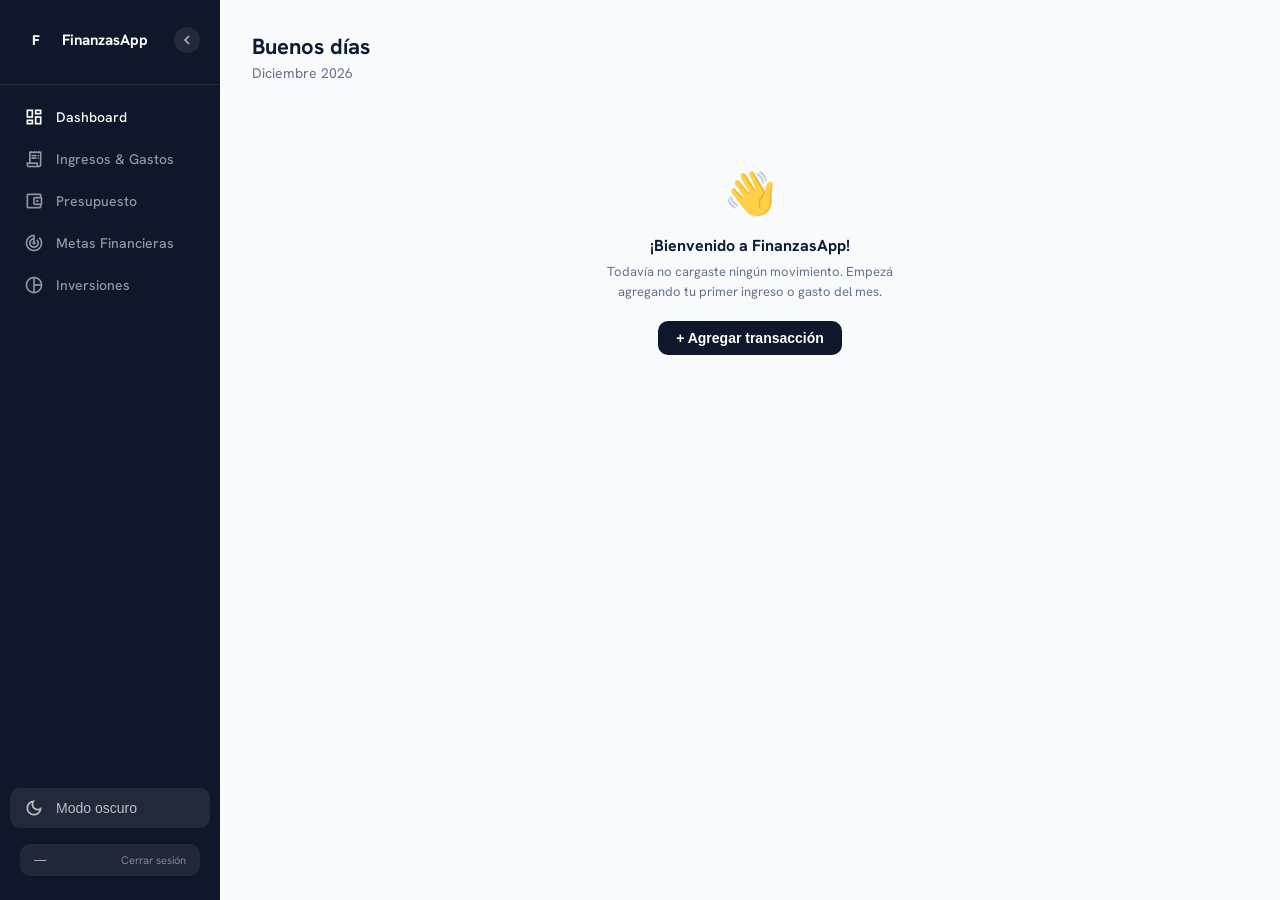
==== src/main/resources/static/index.html @ 248da288 "feat: exportar historial completo a Excel (una hoja por mes con datos) Reemplaza "Descargar plantill" ====
<!DOCTYPE html>
<html lang="es">
<head>
    <meta charset="UTF-8">
    <meta name="viewport" content="width=device-width, initial-scale=1.0">
    <title>Gestor de Finanzas Personal</title>
    <link rel="preconnect" href="https://fonts.googleapis.com">
    <link rel="preconnect" href="https://fonts.gstatic.com" crossorigin>
    <link href="https://fonts.googleapis.com/css2?family=Hanken+Grotesk:wght@400;500;600;700;800&family=JetBrains+Mono:wght@500;600;700&display=swap" rel="stylesheet">
    <link href="https://fonts.googleapis.com/css2?family=Material+Symbols+Outlined:wght,FILL@100..700,0..1&display=swap" rel="stylesheet">
    <link rel="stylesheet" href="css/styles.css">
</head>
<body>
    <!-- Topbar mobile -->
    <header class="topbar">
        <span class="topbar-logo">FinanzasApp</span>
        <div class="topbar-actions">
            <button type="button" id="btn-theme-mobile" class="topbar-icon-btn" aria-label="Cambiar tema">
                <span class="material-symbols-outlined">dark_mode</span>
            </button>
            <a href="/logout" class="topbar-icon-btn" aria-label="Cerrar sesión">
                <span class="material-symbols-outlined">logout</span>
            </a>
        </div>
    </header>

    <!-- Bottom nav mobile -->
    <nav class="bottom-nav" id="bottom-nav">
        <a href="#" data-page="dashboard" class="active">
            <span class="material-symbols-outlined">dashboard</span>
            <span>Dashboard</span>
        </a>
        <a href="#" data-page="transacciones">
            <span class="material-symbols-outlined">receipt_long</span>
            <span>Gastos</span>
        </a>
        <a href="#" data-page="presupuesto">
            <span class="material-symbols-outlined">account_balance_wallet</span>
            <span>Presupuesto</span>
        </a>
        <a href="#" data-page="metas">
            <span class="material-symbols-outlined">track_changes</span>
            <span>Metas</span>
        </a>
        <a href="#" data-page="inversiones">
            <span class="material-symbols-outlined">pie_chart</span>
            <span>Inversión</span>
        </a>
    </nav>

    <nav class="sidebar" id="sidebar">
        <div class="logo">
            <span class="logo-icon">F</span>
            <span class="logo-text">FinanzasApp</span>
            <button class="sidebar-collapse-btn" id="btn-sidebar-collapse" title="Colapsar menú">
                <span class="material-symbols-outlined">chevron_left</span>
            </button>
        </div>
        <ul class="nav-links">
            <li><a href="#" data-page="dashboard" class="active" title="Dashboard"><span class="material-symbols-outlined">dashboard</span><span class="nav-label">Dashboard</span></a></li>
            <li><a href="#" data-page="transacciones" title="Ingresos & Gastos"><span class="material-symbols-outlined">receipt_long</span><span class="nav-label">Ingresos & Gastos</span></a></li>
            <li><a href="#" data-page="presupuesto" title="Presupuesto"><span class="material-symbols-outlined">account_balance_wallet</span><span class="nav-label">Presupuesto</span></a></li>
            <li><a href="#" data-page="metas" title="Metas Financieras"><span class="material-symbols-outlined">track_changes</span><span class="nav-label">Metas Financieras</span></a></li>
            <li><a href="#" data-page="inversiones" title="Inversiones"><span class="material-symbols-outlined">pie_chart</span><span class="nav-label">Inversiones</span></a></li>
        </ul>
        <div class="sidebar-bottom">
            <button type="button" class="theme-toggle-btn" aria-pressed="false" title="Cambiar tema">
                <span class="material-symbols-outlined">dark_mode</span>
                <span class="nav-label">Modo oscuro</span>
            </button>
            <div class="sidebar-user">
                <div id="sidebar-username">—</div>
                <a href="/logout" class="btn-logout">Cerrar sesión</a>
            </div>
        </div>
    </nav>

    <main class="content">
        <div id="page-dashboard" class="page active">
            <h1>Dashboard</h1>
            <div class="cards-grid" id="dashboard-cards"></div>
        </div>

        <div id="page-transacciones" class="page">
            <div class="page-header">
                <h1>Ingresos & Gastos</h1>
                <div class="periodo-selector">
                    <div class="np-flat tx-field">
                        <span class="material-symbols-outlined tx-field-icon">calendar_today</span>
                        <div id="periodo-anio" class="custom-select"></div>
                        <span class="material-symbols-outlined tx-field-chevron">expand_more</span>
                    </div>
                    <div class="np-flat tx-field">
                        <span class="material-symbols-outlined tx-field-icon">calendar_month</span>
                        <div id="periodo-mes" class="custom-select"></div>
                        <span class="material-symbols-outlined tx-field-chevron">expand_more</span>
                    </div>
                    <button id="btn-cerrar-periodo" class="np-button np-pill">Cerrar Periodo</button>
                </div>
            </div>
            <div class="summary-bar" id="summary-bar"></div>

            <div class="tx-import-toolbar">
                <button type="button" id="btn-descargar-plantilla" class="np-button np-pill np-pill-sm" title="Exportar todo tu historial cargado, un mes por hoja">
                    <span class="material-symbols-outlined">download</span> Exportar historial
                </button>
                <button type="button" id="btn-importar-excel" class="np-button np-pill np-pill-sm">
                    <span class="material-symbols-outlined">upload_file</span> Importar Excel
                </button>
                <input type="file" id="input-importar-excel" accept=".xlsx,.xls,.ods,.csv" hidden>
                <div class="np-flat tx-field tx-filtro-categoria">
                    <span class="material-symbols-outlined tx-field-icon">filter_list</span>
                    <div id="filtro-categoria" class="custom-select"></div>
                    <span class="material-symbols-outlined tx-field-chevron">expand_more</span>
                </div>
                <small class="tx-import-hint">La exportación incluye todos tus movimientos ya cargados, un mes por hoja. Si la volvés a importar sin editarla, se van a duplicar. Formatos aceptados para importar: .xlsx, .xls, .ods, .csv.</small>
            </div>

            <div class="np-tabs">
                <button class="tab np-tab active" data-filter="todos">Todos</button>
                <button class="tab np-tab" data-filter="INGRESO">Ingresos</button>
                <button class="tab np-tab" data-filter="GASTO">Gastos</button>
            </div>
            <div id="tabla-transacciones" class="tx-list"></div>

            <button type="button" id="btn-nueva-transaccion" class="np-fab" title="Agregar transacción">+</button>

            <div id="modal-transaccion" class="modal hidden">
                <div class="modal-content tx-modal-content">
                    <div class="modal-header">
                        <h2 id="modal-transaccion-title">Nueva Transacción</h2>
                        <button type="button" id="btn-cerrar-transaccion" class="btn-icon" style="font-size:20px">✕</button>
                    </div>
                    <form id="form-transaccion" class="tx-form">
                        <input type="hidden" id="t-id">
                        <div class="tipo-toggle np-inset">
                            <button type="button" class="tipo-btn active" data-value="INGRESO">
                                <span class="material-symbols-outlined tipo-icon">arrow_upward</span> Ingreso
                            </button>
                            <button type="button" class="tipo-btn" data-value="GASTO">
                                <span class="material-symbols-outlined tipo-icon">arrow_downward</span> Gasto
                            </button>
                        </div>
                        <input type="hidden" id="t-tipo" value="INGRESO">

                        <div class="form-group">
                            <label class="np-label-sm">Monto</label>
                            <div class="np-inset tx-field tx-field-amount">
                                <span class="tx-amount-prefix">$</span>
                                <input type="number" id="t-monto" min="0.01" step="0.01" placeholder="0.00" required>
                            </div>
                        </div>

                        <div class="form-group">
                            <label class="np-label-sm">Descripción</label>
                            <div class="np-flat tx-field">
                                <span class="material-symbols-outlined tx-field-icon">edit_note</span>
                                <input type="text" id="t-descripcion" placeholder="¿En qué gastaste?" required>
                            </div>
                        </div>

                        <div class="form-group">
                            <label class="np-label-sm">Categoría</label>
                            <div class="np-flat tx-field">
                                <span class="material-symbols-outlined tx-field-icon">sell</span>
                                <div id="t-categoria" class="custom-select"></div>
                                <span class="material-symbols-outlined tx-field-chevron">expand_more</span>
                            </div>
                        </div>

                        <div class="form-group">
                            <label class="np-label-sm">Día del mes</label>
                            <div class="np-flat tx-field fecha-dia-wrapper">
                                <span class="material-symbols-outlined tx-field-icon">calendar_today</span>
                                <span id="fecha-mes-label" class="fecha-mes-label"></span>
                                <input type="number" id="t-dia" min="1" max="31" placeholder="Día" required>
                            </div>
                        </div>

                        <label class="mapeo-recordar" id="t-repetir-grupo">
                            <input type="checkbox" id="t-repetir"> Repetir todos los meses
                        </label>
                        <div class="tx-fija-info hidden" id="t-fija-info">
                            <span class="material-symbols-outlined">sync</span>
                            <span>Esta transacción se repite todos los meses.</span>
                            <button type="button" id="btn-cancelar-recurrencia">Dejar de repetir</button>
                        </div>

                        <button type="submit" class="tx-submit-btn">
                            <span class="material-symbols-outlined" style="font-variation-settings:'FILL' 1">check_circle</span>
                            <span id="tx-submit-btn-label">Registrar Transacción</span>
                        </button>
                    </form>
                </div>
            </div>

            <div id="modal-categorias" class="modal hidden">
                <div class="modal-content meta-form modal-categorias-content">
                    <div class="modal-header">
                        <h2>Mis categorías</h2>
                        <button type="button" id="btn-cerrar-categorias" class="btn-icon" style="font-size:20px">✕</button>
                    </div>

                    <div class="tipo-toggle np-inset">
                        <button type="button" id="categorias-modo-ingreso" class="tipo-btn active" data-value="INGRESO">
                            <span class="material-symbols-outlined tipo-icon">arrow_upward</span> Ingresos
                        </button>
                        <button type="button" id="categorias-modo-gasto" class="tipo-btn" data-value="GASTO">
                            <span class="material-symbols-outlined tipo-icon">arrow_downward</span> Gastos
                        </button>
                    </div>

                    <div id="categorias-lista"></div>

                    <form id="form-categoria">
                        <input type="hidden" id="categoria-id">
                        <input type="hidden" id="categoria-icono" value="category">
                        <div class="form-group">
                            <label>Nombre</label>
                            <input type="text" id="categoria-nombre" required>
                        </div>
                        <div class="form-group">
                            <label>Ícono</label>
                            <div class="meta-icon-picker" id="categoria-icon-picker"></div>
                        </div>
                        <div class="modal-actions">
                            <button type="submit" class="np-button np-pill" id="btn-guardar-categoria">Agregar categoría</button>
                        </div>
                    </form>
                </div>
            </div>

            <div id="modal-revision-hojas" class="modal hidden">
                <div class="modal-content modal-mapeo-content">
                    <div class="modal-header">
                        <h2>Revisá los períodos detectados</h2>
                        <button type="button" id="btn-cerrar-revision-hojas" class="btn-icon" style="font-size:20px">✕</button>
                    </div>
                    <p class="mapeo-intro">Encontramos varias hojas en el archivo. Confirmá a qué mes/año corresponde cada una, o destildá las que no quieras importar.</p>
                    <div id="revision-anio-comun-grupo" class="revision-anio-comun-grupo hidden">
                        <span class="material-symbols-outlined revision-anio-comun-icon">calendar_month</span>
                        <div class="revision-anio-comun-texto">
                            <p>Algunas hojas no indican el año. Escribí uno para completarlas rápido.</p>
                            <small>Solo rellena las filas que todavía no tienen año — las demás quedan como están, y cualquiera se puede corregir a mano.</small>
                        </div>
                        <div class="np-flat tx-field revision-anio-comun-field">
                            <input type="number" id="revision-anio-comun" min="2000" max="2100" placeholder="Año">
                        </div>
                    </div>
                    <label class="revision-seleccionar-todas">
                        <input type="checkbox" id="revision-incluir-todas" class="np-checkbox" checked> Seleccionar todas las hojas
                    </label>
                    <div id="revision-hojas-list" class="revision-hojas-list"></div>
                    <div class="modal-actions">
                        <button type="button" id="btn-confirmar-revision-hojas" class="np-button np-pill">Confirmar importación</button>
                    </div>
                </div>
            </div>

            <div id="modal-import-errores" class="modal hidden">
                <div class="modal-content">
                    <div class="modal-header">
                        <h2>No se pudo importar el archivo</h2>
                        <button type="button" id="btn-cerrar-import-errores" class="btn-icon" style="font-size:20px">✕</button>
                    </div>
                    <p id="import-error-summary"></p>
                    <div id="import-error-list" class="tx-import-error-list"></div>
                </div>
            </div>

            <div id="modal-conflictos-import" class="modal hidden">
                <div class="modal-content modal-conflictos-content">
                    <div class="modal-header">
                        <h2>Se encontraron posibles duplicados</h2>
                        <button type="button" id="btn-cerrar-conflictos-import" class="btn-icon" style="font-size:20px">✕</button>
                    </div>
                    <p class="conflictos-intro">Estas filas del Excel coinciden en fecha, descripción y monto con transacciones que ya existen en este período. Elegí qué hacer con cada una.</p>
                    <div class="conflictos-bulk-actions">
                        <span class="np-label-sm">Aplicar a todos:</span>
                        <button type="button" class="np-button np-pill np-pill-sm conflict-bulk-btn" data-accion="MANTENER_EXISTENTE">Mantener existente</button>
                        <button type="button" class="np-button np-pill np-pill-sm conflict-bulk-btn" data-accion="USAR_EXCEL">Usar versión Excel</button>
                        <button type="button" class="np-button np-pill np-pill-sm conflict-bulk-btn" data-accion="MANTENER_AMBAS">Mantener ambas</button>
                    </div>
                    <div id="conflictos-list" class="conflictos-list"></div>
                    <div class="conflictos-preview">
                        <h3>Vista previa del resultado</h3>
                        <div id="conflictos-preview-list" class="conflictos-preview-list"></div>
                    </div>
                    <div class="modal-actions conflictos-footer">
                        <span id="conflictos-progreso" class="conflictos-progreso"></span>
                        <button type="button" id="btn-confirmar-import" class="np-button np-pill" disabled>Confirmar importación</button>
                    </div>
                </div>
            </div>

            <div id="modal-mapeo-import" class="modal hidden">
                <div class="modal-content tx-modal-content modal-mapeo-content">
                    <div class="modal-header">
                        <h2>Este archivo no coincide con nuestra plantilla</h2>
                        <button type="button" id="btn-cerrar-mapeo-import" class="btn-icon" style="font-size:20px">✕</button>
                    </div>
                    <p class="mapeo-intro">Detectamos estas columnas en tu archivo. Indicanos qué representa cada una.</p>
                    <form id="form-mapeo-import" class="tx-form">
                        <div class="form-group">
                            <label for="mapeo-desc-ingreso" class="np-label-sm">Descripción de Ingresos</label>
                            <div class="np-flat tx-field">
                                <span class="material-symbols-outlined tx-field-icon">arrow_upward</span>
                                <div id="mapeo-desc-ingreso" class="custom-select"></div>
                                <span class="material-symbols-outlined tx-field-chevron">expand_more</span>
                            </div>
                        </div>
                        <div class="form-group">
                            <label for="mapeo-monto-ingreso-tabla" class="np-label-sm">Monto de Ingresos</label>
                            <div class="np-flat tx-field">
                                <span class="material-symbols-outlined tx-field-icon">arrow_upward</span>
                                <div id="mapeo-monto-ingreso-tabla" class="custom-select"></div>
                                <span class="material-symbols-outlined tx-field-chevron">expand_more</span>
                            </div>
                        </div>
                        <div class="form-group">
                            <label for="mapeo-desc-gasto" class="np-label-sm">Descripción de Gastos</label>
                            <div class="np-flat tx-field">
                                <span class="material-symbols-outlined tx-field-icon">arrow_downward</span>
                                <div id="mapeo-desc-gasto" class="custom-select"></div>
                                <span class="material-symbols-outlined tx-field-chevron">expand_more</span>
                            </div>
                        </div>
                        <div class="form-group">
                            <label for="mapeo-monto-gasto-tabla" class="np-label-sm">Monto de Gastos</label>
                            <div class="np-flat tx-field">
                                <span class="material-symbols-outlined tx-field-icon">arrow_downward</span>
                                <div id="mapeo-monto-gasto-tabla" class="custom-select"></div>
                                <span class="material-symbols-outlined tx-field-chevron">expand_more</span>
                            </div>
                            <p class="mapeo-hint">Cada lista se importa por separado, con su propio largo. Las columnas que no mapeés (por ejemplo, totales) se ignoran.</p>
                        </div>

                        <div class="form-group">
                            <label for="mapeo-fecha" class="np-label-sm">Fecha</label>
                            <div class="np-flat tx-field">
                                <span class="material-symbols-outlined tx-field-icon">calendar_today</span>
                                <div id="mapeo-fecha" class="custom-select"></div>
                                <span class="material-symbols-outlined tx-field-chevron">expand_more</span>
                            </div>
                            <p class="mapeo-hint">Si no la tenés, se usará el 1° del período que estás importando.</p>
                        </div>
                        <div class="form-group">
                            <label for="mapeo-categoria" class="np-label-sm">Categoría</label>
                            <div class="np-flat tx-field">
                                <span class="material-symbols-outlined tx-field-icon">sell</span>
                                <div id="mapeo-categoria" class="custom-select"></div>
                                <span class="material-symbols-outlined tx-field-chevron">expand_more</span>
                            </div>
                            <p class="mapeo-hint">Si no la tenés, se usará "Sin categoría".</p>
                        </div>

                        <label class="mapeo-recordar"><input type="checkbox" id="mapeo-recordar"> Recordar este mapeo para la próxima vez</label>

                        <div class="modal-actions">
                            <button type="submit" class="np-button np-pill">Importar con este mapeo</button>
                        </div>
                    </form>
                </div>
            </div>
        </div>

        <div id="page-presupuesto" class="page">
            <div class="page-header">
                <h1>Presupuesto Mensual</h1>
                <div class="periodo-selector">
                    <div class="np-flat tx-field">
                        <span class="material-symbols-outlined tx-field-icon">calendar_today</span>
                        <div id="p-anio" class="custom-select"></div>
                        <span class="material-symbols-outlined tx-field-chevron">expand_more</span>
                    </div>
                    <div class="np-flat tx-field">
                        <span class="material-symbols-outlined tx-field-icon">calendar_month</span>
                        <div id="p-mes" class="custom-select"></div>
                        <span class="material-symbols-outlined tx-field-chevron">expand_more</span>
                    </div>
                    <button id="btn-cargar-presupuesto" class="btn btn-secondary">Cargar</button>
                </div>
            </div>

            <!-- Vista principal: pie chart -->
            <div id="presupuesto-vista">
                <div id="presupuesto-empty" class="presupuesto-empty" style="display:none">
                    <div class="presupuesto-empty-hero">
                        <div class="presupuesto-empty-icon-ring">
                            <div class="presupuesto-empty-icon">💼</div>
                        </div>
                        <h2>Configurá tu presupuesto</h2>
                        <p>Tomá el control total de tu flujo de efectivo. Asignar límites inteligentes te permite gastar con libertad mientras asegurás tu futuro financiero.</p>
                        <button type="button" class="btn btn-primary btn-lg" onclick="abrirModalPresupuesto()">Empezar configuración →</button>
                    </div>
                    <div class="presupuesto-guide">
                        <div class="presupuesto-guide-icon">💡</div>
                        <div class="presupuesto-guide-body">
                            <h3>Guía institucional: la regla 50/30/20</h3>
                            <p>Un estándar simple para la estabilidad financiera. Dividí tus ingresos mensuales en tres categorías principales:</p>
                            <div class="presupuesto-guide-grid">
                                <div class="presupuesto-guide-item">
                                    <strong>50% Necesidades</strong>
                                    <span>Vivienda, servicios, comida y salud.</span>
                                </div>
                                <div class="presupuesto-guide-item">
                                    <strong>30% Deseos</strong>
                                    <span>Ocio, hobbies y suscripciones.</span>
                                </div>
                                <div class="presupuesto-guide-item">
                                    <strong>20% Ahorro</strong>
                                    <span>Inversiones y fondo de emergencia.</span>
                                </div>
                            </div>
                        </div>
                    </div>
                </div>
                <div id="presupuesto-chart-container" style="display:none">
                    <!-- Ingreso mensual neto -->
                    <div class="np-flat np-salary-card">
                        <div>
                            <p class="np-label-sm">Ingreso Mensual Neto</p>
                            <h2 class="np-display" id="pie-sueldo-value"></h2>
                        </div>
                        <button type="button" id="btn-editar-presupuesto" class="np-button np-pill">
                            <span class="material-symbols-outlined">edit</span>
                            Editar Presupuesto
                        </button>
                    </div>

                    <!-- Bento: dona + desglose -->
                    <div class="np-bento">
                        <div class="np-flat np-donut-card">
                            <h3 class="np-card-title">Distribución Global</h3>
                            <div class="pie-wrapper np-pie-wrapper">
                                <svg id="pie-chart" viewBox="0 0 200 200" xmlns="http://www.w3.org/2000/svg"></svg>
                                <div id="pie-center" class="pie-center">
                                    <div class="pie-center-label">Ejecutado</div>
                                    <div class="pie-center-value" id="pie-asignado-value"></div>
                                </div>
                            </div>
                            <div id="pie-dots-legend" class="np-dots-legend"></div>
                        </div>

                        <div class="np-desglose-col">
                            <div class="np-flat np-desglose-card">
                                <h3 class="np-card-title">Desglose Detallado</h3>
                                <div id="pie-leyenda" class="np-desglose-list"></div>
                            </div>
                        </div>
                    </div>

                    <!-- Pro Tip / Guía institucional -->
                    <div class="np-flat np-protip">
                        <div class="np-protip-icon">
                            <span class="material-symbols-outlined">lightbulb</span>
                        </div>
                        <div class="np-protip-body">
                            <h4 class="np-protip-title">Guía Institucional: La Regla 50/30/20</h4>
                            <p id="protip-texto" class="np-protip-text"></p>
                            <div class="np-protip-tags">
                                <span id="protip-tag-eficiencia" class="np-protip-tag"></span>
                                <span id="protip-tag-estrategia" class="np-protip-tag"></span>
                            </div>
                        </div>
                    </div>
                </div>
            </div>

            <!-- Modal editar presupuesto -->
            <div id="modal-presupuesto" class="modal hidden">
                <div class="modal-content modal-presupuesto-content">
                    <div class="modal-header">
                        <h2>Configurar Presupuesto</h2>
                        <button type="button" id="btn-cerrar-presupuesto" class="btn-icon" style="font-size:20px">✕</button>
                    </div>
                    <form id="form-presupuesto">
                        <div class="form-group">
                            <label>Sueldo del mes</label>
                            <div class="sueldo-input-wrapper">
                                <span class="sueldo-input-prefix">$</span>
                                <input type="number" id="p-sueldo" min="0" step="0.01" required>
                            </div>
                        </div>
                        <div id="asignaciones-container">
                            <h3>Categorías fijas</h3>
                            <div id="asignaciones-fijas"></div>
                            <h3 style="margin-top:16px">Personalizadas <button type="button" id="btn-add-asig" class="btn btn-sm">+ Agregar</button></h3>
                            <div id="asignaciones-custom-list"></div>
                        </div>
                        <div class="presupuesto-resumen-footer">
                            <div class="presupuesto-resumen-ring">
                                <div class="dash-donut-wrapper" id="presupuesto-ring-wrapper" style="width:52px;height:52px;margin:0"></div>
                            </div>
                            <div class="presupuesto-resumen-info">
                                <div class="dash-period-label">Restante sin asignar</div>
                                <strong id="sueldo-restante">$0</strong>
                            </div>
                        </div>
                        <div class="modal-actions">
                            <button type="submit" class="btn btn-primary">Guardar Presupuesto</button>
                            <button type="button" class="btn btn-secondary" onclick="cerrarModalPresupuesto()">Cancelar</button>
                        </div>
                    </form>
                </div>
            </div>
        </div>

        <div id="page-metas" class="page">
            <div class="page-header">
                <h1>Metas Financieras</h1>
            </div>
            <div id="metas-grid" class="cards-grid"></div>

            <div id="modal-meta" class="modal hidden">
                <div class="modal-content meta-form">
                    <div class="meta-form-icon-header">
                        <div class="meta-form-icon-ring" id="meta-form-icon-ring">
                            <span class="material-symbols-outlined">savings</span>
                        </div>
                        <p>Ajustá los detalles de tu meta financiera.</p>
                    </div>
                    <h2 id="modal-meta-title" style="text-align:center">Nueva Meta</h2>
                    <form id="form-meta">
                        <input type="hidden" id="meta-id">
                        <input type="hidden" id="meta-icono" value="savings">
                        <div class="form-group">
                            <label>Nombre</label>
                            <input type="text" id="meta-nombre" required>
                        </div>
                        <div class="form-group">
                            <label>Descripción</label>
                            <textarea id="meta-descripcion" rows="2"></textarea>
                        </div>
                        <div class="form-group">
                            <label>Monto Objetivo</label>
                            <input type="number" id="meta-monto" min="1" step="0.01" required>
                        </div>
                        <div class="form-group">
                            <label>Fecha Límite</label>
                            <input type="date" id="meta-fecha" required>
                        </div>
                        <div class="form-group">
                            <label>Ícono</label>
                            <div class="meta-icon-picker" id="meta-icon-picker"></div>
                        </div>
                        <div class="meta-edit-progreso hidden" id="meta-edit-progreso">
                            <div class="meta-edit-progreso-row">
                                <span>Progreso Actual</span>
                                <span class="meta-edit-progreso-badge" id="meta-edit-progreso-pct"></span>
                            </div>
                            <div class="progress-bar-track"><div class="progress-bar-fill" id="meta-edit-progreso-bar" style="background:var(--success)"></div></div>
                        </div>
                        <div class="modal-actions">
                            <button type="submit" class="np-button-dark np-pill" style="width:100%;justify-content:center;display:flex">Guardar Cambios</button>
                            <button type="button" id="btn-cancelar-meta" class="btn btn-secondary">Cancelar</button>
                        </div>
                    </form>
                </div>
            </div>

            <div id="modal-meta-detalle" class="modal modal-fullscreen hidden">
                <div class="meta-detalle-page">
                    <div class="meta-detalle-topbar">
                        <button type="button" id="btn-cerrar-detalle" class="btn-icon">
                            <span class="material-symbols-outlined">arrow_back</span>
                        </button>
                        <h1>Detalle de Meta</h1>
                        <span style="width:36px"></span>
                    </div>
                    <div class="meta-detalle-content">
                        <div class="meta-detalle-breadcrumb">
                            <span class="meta-detalle-eyebrow">Meta de ahorro</span>
                            <h2 id="detalle-meta-nombre">Meta</h2>
                        </div>
                        <div class="meta-detalle-bento">
                            <div class="meta-detalle-main">
                                <div class="np-flat meta-detalle-card">
                                    <div class="meta-detalle-progreso">
                                        <div class="meta-detalle-monto">
                                            <span id="detalle-monto-actual"></span>
                                            <span class="meta-detalle-monto-objetivo">/ <span id="detalle-monto-objetivo"></span></span>
                                        </div>
                                        <div class="meta-detalle-badges">
                                            <span class="dash-badge dash-badge-open" id="detalle-pct-badge"></span>
                                            <span class="meta-detalle-fecha">📅 Meta: <span id="detalle-fecha"></span></span>
                                        </div>
                                    </div>
                                    <div class="meta-detalle-bar-track">
                                        <div class="progress-bar-fill" id="detalle-bar-fill" style="background:var(--primary)"></div>
                                    </div>
                                    <div class="meta-detalle-bar-labels">
                                        <span>$0</span>
                                        <span id="detalle-faltan" class="meta-detalle-faltan"></span>
                                        <span id="detalle-objetivo-label"></span>
                                    </div>
                                    <div class="meta-detalle-stats">
                                        <div class="meta-detalle-stat">
                                            <span>Ahorro mensual promedio</span>
                                            <strong id="detalle-promedio">—</strong>
                                        </div>
                                        <div class="meta-detalle-stat">
                                            <span>Tiempo restante</span>
                                            <strong id="detalle-tiempo-restante">—</strong>
                                        </div>
                                        <div class="meta-detalle-stat">
                                            <span>Último aporte</span>
                                            <strong id="detalle-ultimo-aporte">—</strong>
                                        </div>
                                    </div>
                                </div>
                                <div class="meta-detalle-action" id="detalle-action">
                                    <div>
                                        <h3>¿Listo para sumar?</h3>
                                        <p>Aumentá el monto acumulado con un click.</p>
                                    </div>
                                    <button type="button" class="np-button-dark np-pill" id="btn-abonar-desde-detalle">+ Abonar Fondos</button>
                                </div>
                            </div>
                            <div class="meta-detalle-side">
                                <div class="np-flat meta-detalle-card">
                                    <h3 class="np-card-title">Aportes Recientes</h3>
                                    <div id="detalle-aportes-list" class="meta-detalle-aportes"></div>
                                </div>
                                <div class="np-flat meta-detalle-card meta-detalle-consejo">
                                    <div class="meta-detalle-consejo-icon">💡</div>
                                    <h4>Consejo</h4>
                                    <p id="detalle-consejo-text"></p>
                                </div>
                            </div>
                        </div>
                    </div>
                </div>
            </div>

            <div id="modal-abono" class="modal hidden">
                <div class="modal-content" style="max-width:380px">
                    <h2>Abonar a Meta</h2>
                    <p id="modal-abono-nombre" style="color:var(--text-muted);margin-bottom:12px"></p>
                    <form id="form-abono">
                        <input type="hidden" id="abono-meta-id">
                        <div class="form-group">
                            <label>Monto a abonar</label>
                            <input type="number" id="abono-monto" min="0.01" step="0.01" required placeholder="0.00">
                        </div>
                        <div class="modal-actions">
                            <button type="submit" class="btn btn-primary">Abonar</button>
                            <button type="button" id="btn-cancelar-abono" class="btn btn-secondary">Cancelar</button>
                        </div>
                    </form>
                </div>
            </div>
        </div>

        <div id="page-inversiones" class="page">
            <div class="page-header">
                <h1>Cartera de Inversiones</h1>
                <button id="btn-nueva-inversion" class="np-button np-pill">+ Nueva Inversión</button>
            </div>

            <div class="inv-hero">
                <div class="dash-period-label">Valor Total Neto</div>
                <div class="inv-hero-value" id="inv-total-value"></div>
            </div>

            <div class="inv-top-grid">
                <div id="inv-evolucion" class="np-flat inv-evolucion-card">
                    <div class="np-inset tx-field inv-evolucion-mercado-field">
                        <span class="material-symbols-outlined tx-field-icon">public</span>
                        <div id="inv-evolucion-mercado" class="custom-select"></div>
                        <span class="material-symbols-outlined tx-field-chevron">expand_more</span>
                    </div>
                    <div id="inv-evolucion-periodos" class="np-tabs"></div>
                    <div id="inv-evolucion-variacion" class="inv-evolucion-variacion"></div>
                    <div id="inv-evolucion-chart" class="inv-evolucion-chart"></div>
                </div>

                <div class="inv-top-grid-right" id="inv-bento" style="display:none">
                    <div class="np-flat inv-donut-card">
                        <div class="dash-donut-wrapper" id="inv-donut-wrapper" style="width:140px;height:140px;margin:0 0 20px"></div>
                        <div class="inv-legend-grid" id="inv-legend-grid"></div>
                    </div>
                    <div class="np-flat inv-rebalance-card" id="inv-rebalance-card"></div>
                </div>
            </div>

            <div id="inv-cotizaciones-resumen">
                <div id="inv-cotiz-mercados"></div>
                <div id="inv-cotiz-ranking"></div>
            </div>

            <div class="inv-posiciones-head">
                <h3>Posiciones</h3>
                <div class="inv-filter-wrap">
                    <button type="button" id="inv-filter-btn" class="np-button np-pill-sm" onclick="toggleInvFilterMenu(event)">
                        <span class="material-symbols-outlined" style="font-size:16px;vertical-align:-3px">filter_list</span>
                        Filtrar
                    </button>
                    <div class="meta-kebab-menu hidden" id="inv-filter-menu">
                        <button type="button" data-filter="TODOS" onclick="seleccionarFiltroInv('TODOS')">Todos</button>
                        <button type="button" data-filter="ACCIONES" onclick="seleccionarFiltroInv('ACCIONES')">Acciones</button>
                        <button type="button" data-filter="BONOS" onclick="seleccionarFiltroInv('BONOS')">Bonos</button>
                        <button type="button" data-filter="ORO" onclick="seleccionarFiltroInv('ORO')">Oro</button>
                        <button type="button" data-filter="OTRO" onclick="seleccionarFiltroInv('OTRO')">Otro</button>
                    </div>
                </div>
            </div>
            <div id="inv-posiciones-list" class="inv-posiciones-list"></div>

            <div id="modal-inversion" class="modal hidden">
                <div class="modal-content np-form">
                    <h2 id="modal-inv-title">Nueva Inversión</h2>
                    <form id="form-inversion">
                        <input type="hidden" id="inv-id">
                        <div class="form-group">
                            <label>Nombre</label>
                            <input type="text" id="inv-nombre" required>
                        </div>
                        <div class="form-group">
                            <label class="np-label-sm">Tipo</label>
                            <div class="np-flat tx-field">
                                <span class="material-symbols-outlined tx-field-icon">pie_chart</span>
                                <div id="inv-tipo" class="custom-select"></div>
                                <span class="material-symbols-outlined tx-field-chevron">expand_more</span>
                            </div>
                        </div>
                        <div id="inv-acciones-fields" class="hidden">
                            <div class="form-group">
                                <label>Ticker</label>
                                <input type="text" id="inv-ticker" placeholder="Buscá por nombre o ticker, ej: Apple" autocomplete="off">
                                <div id="inv-ticker-panel" class="custom-select-panel hidden"></div>
                            </div>
                            <div class="form-group">
                                <label class="np-label-sm">Mercado</label>
                                <div class="np-flat tx-field">
                                    <span class="material-symbols-outlined tx-field-icon">public</span>
                                    <div id="inv-mercado" class="custom-select"></div>
                                    <span class="material-symbols-outlined tx-field-chevron">expand_more</span>
                                </div>
                            </div>
                            <div class="form-group">
                                <label>Cantidad de acciones/CEDEARs</label>
                                <input type="number" id="inv-cantidad" min="0.0001" step="0.0001">
                            </div>
                            <p class="mapeo-hint">Ticker, mercado y cantidad son opcionales. Si los completás, mostramos el valor de mercado actual de esta posición.</p>
                        </div>
                        <div class="form-group">
                            <label>Fecha de inversión</label>
                            <input type="date" id="inv-fecha" required>
                        </div>
                        <div class="form-group">
                            <label>Monto Invertido</label>
                            <input type="number" id="inv-monto" min="0.01" step="0.01" required>
                        </div>
                        <div class="form-group">
                            <label>% Objetivo en Cartera</label>
                            <input type="number" id="inv-porcentaje" min="0.01" max="100" step="0.01" required>
                        </div>
                        <div class="form-group">
                            <label>Notas</label>
                            <textarea id="inv-notas" rows="2"></textarea>
                        </div>
                        <div class="modal-actions">
                            <button type="submit" class="btn btn-primary">Guardar</button>
                            <button type="button" id="btn-cancelar-inv" class="btn btn-secondary">Cancelar</button>
                        </div>
                    </form>
                </div>
            </div>
        </div>
    </main>

    <script src="js/api.js"></script>
    <script src="js/utils.js"></script>
    <script src="js/transacciones.js"></script>
    <script src="js/presupuesto.js"></script>
    <script src="js/metas.js"></script>
    <script src="js/inversiones.js"></script>
    <script src="js/dashboard.js"></script>
    <script src="js/app.js"></script>
</body>
</html>
---- src/main/resources/static/css/styles.css ----
:root {
    /* Institutional Clarity — Midnight Navy + Emerald */
    --primary:       #0F172A;
    --primary-dark:  #000000;
    --primary-light: #E5EEFF;
    --success:       #10B981;
    --danger:        #E11D48;
    --warning:       #D97706;
    /* Soft off-white canvas */
    --bg:            #F8FAFC;
    --sidebar-bg:    #0F172A;
    --surface:       #FFFFFF;
    --card-bg:       #FFFFFF;
    --text:          #0B1C30;
    --text-muted:    #64748B;
    --border:        #E2E8F0;
    --radius:        10px;
    --shadow:        0 4px 12px rgba(15,23,42,.05), 0 1px 3px rgba(15,23,42,.04);
    /* Neumorphic surface (institucional) */
    --np-surface:      #f8f9ff;
    --np-shadow-light: #ffffff;
    --np-shadow-dark:  rgba(15,23,42,.08);
    --np-text-muted:   #45464d;
    --np-text-strong:  #0b1c30;
    --np-fab-halo:     rgba(255,255,255,.8);
    --np-elevated-bg:     var(--np-surface);
    --np-elevated-shadow: 0 12px 32px rgba(15,23,42,.18);
}

/* ── Dark mode ──────────────────────────────────────────── */
body[data-dark-mode="true"] {
    --primary:       #93A5C6;
    --primary-dark:  #B8C6E4;
    --primary-light: rgba(147,165,198,.12);
    --success:       #34D399;
    --danger:        #FB7185;
    --warning:       #FBBF24;
    --bg:            #0A0F1A;
    --sidebar-bg:    #05070C;
    --surface:       #111827;
    --card-bg:       #111827;
    --text:          #E5E9F0;
    --text-muted:    #94A3B8;
    --border:        #1E293B;
    /* Neumorphic surface (institucional) */
    --np-surface:      #1c2333;
    --np-shadow-light: rgba(255,255,255,.05);
    --np-shadow-dark:  rgba(0,0,0,.55);
    --np-text-muted:   #a8adc0;
    --np-text-strong:  #f1f3fa;
    --np-fab-halo:     rgba(255,255,255,.15);
    --np-elevated-bg:     #1c2333;
    --np-elevated-shadow: 0 12px 32px rgba(0,0,0,.6);
}

body[data-dark-mode="true"] .form-group input,
body[data-dark-mode="true"] .form-group select,
body[data-dark-mode="true"] .form-group textarea,
body[data-dark-mode="true"] .asig-row input,
body[data-dark-mode="true"] .asig-row select,
body[data-dark-mode="true"] .tab,
body[data-dark-mode="true"] .modal-content {
    background: var(--card-bg);
    color: var(--text);
    border-color: var(--border);
}

body[data-dark-mode="true"] tbody tr:nth-child(even) td {
    background: rgba(167,139,250,.05);
}
body[data-dark-mode="true"] tr:hover td {
    background: rgba(167,139,250,.1) !important;
}
body[data-dark-mode="true"] thead tr {
    background: rgba(167,139,250,.1);
}

/* ── Theme toggle ───────────────────────────────────────── */
.sidebar-bottom {
    margin-top: auto;
    padding: 12px 10px 0;
    display: flex;
    flex-direction: column;
    gap: 8px;
}

.theme-toggle-btn {
    display: flex;
    align-items: center;
    gap: 12px;
    width: 100%;
    padding: 10px 14px;
    border: none;
    border-radius: 10px;
    background: rgba(255,255,255,.08);
    color: rgba(255,255,255,.7);
    font-size: 14px;
    font-weight: 500;
    text-align: left;
    cursor: pointer;
    transition: all .18s;
}
.theme-toggle-btn .material-symbols-outlined { font-size: 20px; flex-shrink: 0; }
.theme-toggle-btn:hover { background: rgba(255,255,255,.16); color: #fff; }

* { box-sizing: border-box; margin: 0; padding: 0; }

:root {
    --font-body: 'Hanken Grotesk', 'Segoe UI', system-ui, sans-serif;
    --font-mono: 'JetBrains Mono', ui-monospace, monospace;
}

body {
    font-family: var(--font-body);
    background: var(--bg);
    color: var(--text);
    display: flex;
    min-height: 100vh;
}

/* Sidebar */
.sidebar {
    width: 220px;
    background: var(--sidebar-bg);
    display: flex;
    flex-direction: column;
    padding: 24px 0;
    position: fixed;
    top: 0; left: 0; bottom: 0;
    z-index: 100;
    transition: width .2s ease;
}

.logo {
    display: flex;
    align-items: center;
    gap: 10px;
    padding: 0 20px 28px;
    border-bottom: 1px solid rgba(255,255,255,.1);
    position: relative;
}

.sidebar-collapse-btn {
    margin-left: auto;
    width: 26px;
    height: 26px;
    border-radius: 50%;
    border: none;
    background: rgba(255,255,255,.08);
    color: rgba(255,255,255,.7);
    display: flex;
    align-items: center;
    justify-content: center;
    cursor: pointer;
    flex-shrink: 0;
    transition: background .15s, transform .2s;
}
.sidebar-collapse-btn:hover { background: rgba(255,255,255,.18); color: #fff; }
.sidebar-collapse-btn .material-symbols-outlined { font-size: 18px; }

.logo-icon {
    font-size: 14px;
    font-weight: 800;
    background: var(--primary);
    color: #fff;
    width: 32px;
    height: 32px;
    border-radius: 9px;
    display: flex;
    align-items: center;
    justify-content: center;
    flex-shrink: 0;
    letter-spacing: -0.5px;
}
.logo-text { color: #fff; font-size: 15px; font-weight: 700; }

.sidebar-user {
    display: flex;
    align-items: center;
    justify-content: space-between;
    padding: 8px 14px;
    margin: 8px 10px 0;
    background: rgba(255,255,255,.07);
    border-radius: 10px;
    font-size: 12px;
}
#sidebar-username { color: rgba(255,255,255,.75); font-weight: 500; overflow: hidden; text-overflow: ellipsis; white-space: nowrap; max-width: 110px; }
.btn-logout { color: rgba(255,255,255,.45); text-decoration: none; font-size: 11px; flex-shrink: 0; }
.btn-logout:hover { color: #fff; }

.nav-links {
    list-style: none;
    margin-top: 12px;
    padding: 0 10px;
}

.nav-links a {
    display: flex;
    align-items: center;
    gap: 12px;
    padding: 10px 14px;
    color: rgba(255,255,255,.55);
    text-decoration: none;
    font-size: 14px;
    font-weight: 500;
    border-left: none;
    border-radius: 10px;
    transition: all .18s;
    margin-bottom: 2px;
    white-space: nowrap;
    overflow: hidden;
}

.nav-links a .material-symbols-outlined { font-size: 20px; flex-shrink: 0; }

.nav-links a:hover {
    color: rgba(255,255,255,.9);
    background: rgba(255,255,255,.08);
}

.nav-links a.active {
    color: #fff;
    background: var(--primary);
}

/* ── Sidebar colapsado (desktop) ────────────────────────── */
body.sidebar-collapsed .sidebar { width: 72px; }
body.sidebar-collapsed .content { margin-left: 72px; }
body.sidebar-collapsed .logo { padding: 0 0 28px; justify-content: center; }
body.sidebar-collapsed .logo-text,
body.sidebar-collapsed .nav-label,
body.sidebar-collapsed .sidebar-user,
body.sidebar-collapsed .btn-logout { display: none; }
body.sidebar-collapsed .sidebar-collapse-btn { margin-left: 0; }
body.sidebar-collapsed .sidebar-collapse-btn .material-symbols-outlined { transform: rotate(180deg); }
body.sidebar-collapsed .nav-links a { justify-content: center; padding: 12px; }
body.sidebar-collapsed .sidebar-bottom { align-items: center; }
body.sidebar-collapsed .theme-toggle-btn { justify-content: center; padding: 10px; }

/* Content */
.content {
    margin-left: 220px;
    flex: 1;
    padding: 32px;
    max-width: 1200px;
    transition: margin-left .2s ease;
}

.page { display: none; }
.page.active { display: block; }

.page-header {
    display: flex;
    align-items: center;
    justify-content: space-between;
    margin-bottom: 24px;
    flex-wrap: wrap;
    gap: 12px;
}

h1 { font-size: 26px; font-weight: 700; margin-bottom: 24px; letter-spacing: -0.025em; }
h2 { font-size: 15px; font-weight: 600; margin-bottom: 16px; }
h3 { font-size: 14px; font-weight: 600; margin-bottom: 12px; }

/* Cards */
.card {
    background: var(--card-bg);
    border-radius: var(--radius);
    padding: 24px;
    box-shadow: var(--shadow);
    border: 1px solid var(--border);
}

.cards-grid {
    display: grid;
    grid-template-columns: repeat(auto-fill, minmax(220px, 1fr));
    gap: 16px;
    margin-bottom: 24px;
}

.stat-card {
    background: var(--np-surface);
    border-radius: var(--radius);
    padding: 22px;
    box-shadow: 6px 6px 12px var(--np-shadow-dark), -6px -6px 12px var(--np-shadow-light);
    border: none;
}

.stat-card .label { font-size: 11px; color: var(--text-muted); text-transform: uppercase; letter-spacing: .08em; font-weight: 600; font-family: var(--font-mono); }
.stat-card .value { font-size: 28px; font-weight: 700; margin-top: 6px; letter-spacing: -0.025em; font-family: var(--font-mono); }
.stat-card .value.income { color: var(--success); }
.stat-card .value.expense { color: var(--danger); }
.stat-card .value.neutral { color: var(--text); }

.two-cols {
    display: grid;
    grid-template-columns: 1fr 1fr;
    gap: 20px;
}

@media (max-width: 900px) {
    .two-cols { grid-template-columns: 1fr; }
}

/* Forms */
.form-group {
    margin-bottom: 14px;
}

.form-group label {
    display: block;
    font-size: 13px;
    font-weight: 500;
    color: var(--text-muted);
    margin-bottom: 4px;
}

.form-group input,
.form-group select,
.form-group textarea {
    width: 100%;
    padding: 9px 12px;
    border: 1px solid var(--border);
    border-radius: 8px;
    font-size: 14px;
    color: var(--text);
    background: #fff;
    transition: border-color .2s;
}

.form-group input:focus,
.form-group select:focus,
.form-group textarea:focus {
    outline: none;
    border-color: var(--primary);
    box-shadow: 0 0 0 3px rgba(16,185,129,.18);
}

/* Buttons */
.btn {
    padding: 9px 18px;
    border: none;
    border-radius: 10px;
    font-size: 14px;
    font-weight: 600;
    cursor: pointer;
    transition: all .2s;
}

.btn-primary { background: var(--primary); color: #fff; }
.btn-primary:hover { background: var(--primary-dark); }
.btn-secondary { background: var(--border); color: var(--text); }
.btn-secondary:hover { background: var(--primary-light); }
.btn-warning { background: var(--warning); color: #fff; }
.btn-warning:hover { background: #d97706; }
.btn-danger { background: transparent; color: var(--danger); border: 1.5px solid var(--danger); }
.btn-danger:hover { background: var(--danger); color: #fff; }
.btn-sm { padding: 4px 10px; font-size: 12px; }

/* Tables */
table {
    width: 100%;
    border-collapse: collapse;
    font-size: 13px;
}

thead tr { background: var(--primary-light); }
th { text-align: left; padding: 10px 12px; font-weight: 600; color: var(--text-muted); font-size: 12px; text-transform: uppercase; }
td { padding: 11px 12px; border-bottom: 1px solid var(--border); }
tr:last-child td { border-bottom: none; }
tbody tr:nth-child(even) td { background: #F8FAFC; }
tr:hover td { background: var(--primary-light) !important; }

.badge {
    display: inline-block;
    padding: 2px 10px;
    border-radius: 99px;
    font-size: 11px;
    font-weight: 600;
}

.badge-ingreso    { background: #D1FAE5; color: #065F46; }
.badge-gasto      { background: #FFE4E6; color: #9F1239; }
.badge-activa     { background: #D1FAE5; color: #065F46; }
.badge-completada { background: var(--primary-light); color: var(--primary-dark); }
.badge-vencida    { background: #FFE4E6; color: #9F1239; }

/* Inversiones tipo badges */
.badge-tipo { font-size: 11px; font-weight: 600; }
.badge-tipo-acciones { background: var(--primary-light); color: var(--primary-dark); }
.badge-tipo-oro      { background: #FEF3C7; color: #92400E; }
.badge-tipo-bonos    { background: #D1FAE5; color: #065F46; }
.badge-tipo-otro     { background: #F0F4F8; color: #4A6070; }

/* Summary bar */
.summary-bar {
    display: flex;
    gap: 16px;
    margin-bottom: 20px;
    flex-wrap: wrap;
}

.summary-item {
    background: var(--np-surface);
    border: none;
    border-radius: 14px;
    padding: 14px 22px;
    min-width: 170px;
    box-shadow: 6px 6px 12px var(--np-shadow-dark), -6px -6px 12px var(--np-shadow-light);
}

.summary-item .s-label { font-size: 11px; color: var(--text-muted); text-transform: uppercase; letter-spacing: .06em; font-weight: 600; font-family: var(--font-mono); }
.summary-item .s-value { font-size: 24px; font-weight: 700; margin-top: 4px; letter-spacing: -0.02em; font-family: var(--font-mono); }

/* Period selector */
.periodo-selector {
    display: flex;
    align-items: center;
    gap: 8px;
}

.periodo-selector .tx-field { padding: 9px 16px; }

/* Progress bar */
.progress-bar-container {
    margin: 8px 0;
}

.progress-bar-label {
    display: flex;
    justify-content: space-between;
    font-size: 12px;
    margin-bottom: 4px;
    color: var(--text-muted);
}

.progress-bar-track {
    height: 10px;
    background: var(--border);
    border-radius: 99px;
    overflow: hidden;
}

.progress-bar-fill {
    height: 100%;
    border-radius: 99px;
    transition: width .4s ease;
}

/* Meta card */
#metas-grid { display: block; }

.metas-hero {
    display: flex;
    align-items: center;
    justify-content: space-between;
    flex-wrap: wrap;
    gap: 16px;
    background: var(--np-surface);
    border: none;
    border-radius: var(--radius);
    padding: 20px 24px;
    box-shadow: 6px 6px 12px var(--np-shadow-dark), -6px -6px 12px var(--np-shadow-light);
    margin-bottom: 16px;
}

.metas-hero-value { font-size: 26px; font-weight: 700; font-family: var(--font-mono); margin-top: 4px; }
.metas-hero-value span { font-size: 14px; font-weight: 400; color: var(--text-muted); font-family: var(--font-body); }

.metas-hero-ring { display: flex; align-items: center; gap: 14px; }

.meta-card {
    background: var(--np-surface);
    border-radius: var(--radius);
    overflow: hidden;
    box-shadow: 6px 6px 12px var(--np-shadow-dark), -6px -6px 12px var(--np-shadow-light);
    border: none;
}

.meta-add-card {
    border: 2px dashed var(--border);
    border-radius: var(--radius);
    background: transparent;
    display: flex;
    flex-direction: column;
    align-items: center;
    justify-content: center;
    gap: 10px;
    padding: 32px 20px;
    min-height: 220px;
    cursor: pointer;
    transition: all .2s ease;
    width: 100%;
}

.meta-add-card:hover { border-color: var(--primary); background: rgba(15,23,42,.02); }

.meta-add-icon {
    width: 52px;
    height: 52px;
    border-radius: 50%;
    background: var(--np-surface);
    box-shadow: 6px 6px 12px var(--np-shadow-dark), -6px -6px 12px var(--np-shadow-light);
    display: flex;
    align-items: center;
    justify-content: center;
    font-size: 22px;
}

.meta-add-card h3 { font-size: 15px; margin-bottom: 2px; }
.meta-add-card p { font-size: 12px; color: var(--text-muted); text-align: center; max-width: 200px; margin: 0; }

.np-button-dark {
    background: #000000;
    color: #fff;
    box-shadow: 4px 4px 8px rgba(0,0,0,.2), -2px -2px 6px rgba(255,255,255,.05);
    border: none;
    cursor: pointer;
    font-weight: 700;
    transition: all .2s ease;
}

.np-button-dark:active {
    box-shadow: inset 4px 4px 8px rgba(0,0,0,.4), inset -2px -2px 6px rgba(255,255,255,.1);
    transform: scale(.98);
}

.np-pill-sm { border-radius: 99px; padding: 7px 16px; font-size: 12px; }

/* Insights de Metas (texto de ejemplo hasta que haya cálculo real) */
.metas-insights {
    display: grid;
    grid-template-columns: 1fr 1fr;
    gap: 20px;
    margin-top: 24px;
}

@media (max-width: 700px) {
    .metas-insights { grid-template-columns: 1fr; }
}

.metas-insight-card {
    border-radius: var(--radius);
    padding: 20px;
    display: flex;
    align-items: flex-start;
    gap: 14px;
}

.metas-insight-icon {
    width: 34px;
    height: 34px;
    border-radius: 8px;
    display: flex;
    align-items: center;
    justify-content: center;
    font-size: 16px;
    flex-shrink: 0;
}

.metas-insight-title { font-size: 15px; font-weight: 700; }
.metas-insight-text { font-size: 13px; margin-top: 4px; line-height: 1.5; }

.metas-insight-primary {
    background: var(--primary);
    color: #fff;
}
.metas-insight-primary .metas-insight-icon { background: rgba(255,255,255,.12); }
.metas-insight-primary .metas-insight-text { color: rgba(255,255,255,.75); }

.metas-insight-secondary {
    background: rgba(16,185,129,.12);
    color: var(--success);
}
.metas-insight-secondary .metas-insight-icon { background: rgba(16,185,129,.18); }
.metas-insight-secondary .metas-insight-text { color: var(--text); opacity: .8; }

.meta-card-head {
    padding: 18px 20px;
    background: var(--primary);
    color: #fff;
}

.meta-card-head .badge { background: rgba(255,255,255,.16); color: #fff; }

.meta-head-completada { background: var(--success); }
.meta-head-vencida { background: var(--danger); }

.meta-card-head-row {
    display: flex;
    justify-content: space-between;
    align-items: flex-end;
    margin-top: 10px;
}

.meta-card-pct { font-size: 22px; font-weight: 700; font-family: var(--font-mono); }

.meta-card-body { padding: 18px 20px; }

.meta-card .meta-nombre { font-weight: 600; font-size: 15px; }
.meta-card-head .meta-nombre { font-weight: 700; font-size: 16px; color: #fff; }
.meta-card .meta-fecha { font-size: 12px; color: var(--text-muted); }
.meta-card .meta-montos { font-size: 13px; color: var(--text-muted); margin-top: 8px; }

/* Kebab menu en la card de meta */
.meta-card-head-top {
    display: flex;
    align-items: center;
    justify-content: space-between;
}

.meta-kebab-wrap { position: relative; }

.meta-kebab-btn {
    width: 28px;
    height: 28px;
    border-radius: 50%;
    border: none;
    background: rgba(255,255,255,.16);
    color: #fff;
    display: flex;
    align-items: center;
    justify-content: center;
    cursor: pointer;
}
.meta-kebab-btn .material-symbols-outlined { font-size: 18px; }

.meta-kebab-menu {
    position: absolute;
    top: 34px;
    right: 0;
    background: #fff;
    border-radius: 10px;
    box-shadow: 0 8px 24px rgba(15,23,42,.18);
    overflow: hidden;
    min-width: 130px;
    z-index: 20;
}

.meta-kebab-menu button {
    display: block;
    width: 100%;
    text-align: left;
    padding: 10px 14px;
    border: none;
    background: none;
    font-size: 13px;
    color: var(--text);
    cursor: pointer;
}
.meta-kebab-menu button:hover { background: var(--primary-light); }
.meta-kebab-menu .meta-kebab-danger { color: var(--danger); }

/* Selector de icono (form de meta) */
.meta-form .form-group input,
.meta-form .form-group select,
.np-form .form-group input,
.np-form .form-group select {
    border: none;
    border-radius: 99px;
    background: var(--np-surface);
    box-shadow: inset 4px 4px 8px var(--np-shadow-dark), inset -4px -4px 8px var(--np-shadow-light);
    padding: 11px 20px;
}

.meta-form .form-group select,
.np-form .form-group select {
    appearance: none;
    -webkit-appearance: none;
    cursor: pointer;
    padding-right: 42px;
    color: var(--text);
    background-image: url("data:image/svg+xml,%3Csvg xmlns='http://www.w3.org/2000/svg' width='16' height='16' viewBox='0 0 24 24' fill='none' stroke='%2345464d' stroke-width='2' stroke-linecap='round' stroke-linejoin='round'%3E%3Cpolyline points='6 9 12 15 18 9'%3E%3C/polyline%3E%3C/svg%3E");
    background-repeat: no-repeat;
    background-position: right 16px center;
}

body[data-dark-mode="true"] .meta-form .form-group select,
body[data-dark-mode="true"] .np-form .form-group select {
    background-image: url("data:image/svg+xml,%3Csvg xmlns='http://www.w3.org/2000/svg' width='16' height='16' viewBox='0 0 24 24' fill='none' stroke='%23a8adc0' stroke-width='2' stroke-linecap='round' stroke-linejoin='round'%3E%3Cpolyline points='6 9 12 15 18 9'%3E%3C/polyline%3E%3C/svg%3E");
}

.meta-form .form-group textarea,
.np-form .form-group textarea {
    border: none;
    border-radius: 16px;
    background: var(--np-surface);
    box-shadow: inset 4px 4px 8px var(--np-shadow-dark), inset -4px -4px 8px var(--np-shadow-light);
    padding: 11px 20px;
}

.meta-form-icon-header { text-align: center; margin-bottom: 10px; }
.meta-form-icon-header p { font-size: 13px; color: var(--text-muted); margin-top: 8px; }

.meta-form-icon-ring {
    width: 64px;
    height: 64px;
    border-radius: 50%;
    background: var(--np-surface);
    box-shadow: 6px 6px 12px var(--np-shadow-dark), -6px -6px 12px var(--np-shadow-light);
    display: flex;
    align-items: center;
    justify-content: center;
    margin: 0 auto;
    color: var(--success);
}
.meta-form-icon-ring .material-symbols-outlined { font-size: 30px; }

.meta-icon-picker {
    display: flex;
    gap: 8px;
    flex-wrap: wrap;
    margin-top: 6px;
}

.meta-icon-btn {
    width: 40px;
    height: 40px;
    border-radius: 50%;
    border: none;
    background: var(--np-surface);
    box-shadow: 4px 4px 8px var(--np-shadow-dark), -4px -4px 8px var(--np-shadow-light);
    display: flex;
    align-items: center;
    justify-content: center;
    cursor: pointer;
    color: var(--text-muted);
}

.meta-icon-btn.active {
    box-shadow: inset 3px 3px 6px var(--np-shadow-dark), inset -3px -3px 6px var(--np-shadow-light);
    color: var(--success);
}

.meta-edit-progreso { margin-top: 4px; }
.meta-edit-progreso-row {
    display: flex;
    justify-content: space-between;
    align-items: center;
    font-size: 13px;
    color: var(--text-muted);
    margin-bottom: 6px;
}
.meta-edit-progreso-badge {
    font-size: 11px;
    font-weight: 700;
    color: var(--success);
    background: rgba(16,185,129,.12);
    padding: 3px 10px;
    border-radius: 99px;
}

/* Modal de Detalle de Meta */
.meta-detalle-progreso {
    display: flex;
    flex-wrap: wrap;
    justify-content: space-between;
    align-items: flex-end;
    gap: 12px;
    margin-bottom: 20px;
}

.meta-detalle-monto { font-size: 32px; font-weight: 700; font-family: var(--font-mono); color: var(--text); }
.meta-detalle-monto-objetivo { font-size: 16px; font-weight: 400; color: var(--text-muted); margin-left: 4px; }

.meta-detalle-badges { display: flex; flex-direction: column; align-items: flex-end; gap: 6px; }
.meta-detalle-fecha { font-size: 12px; color: var(--text-muted); }

.meta-detalle-bar-track {
    height: 26px;
    width: 100%;
    border-radius: 99px;
    background: var(--np-surface);
    box-shadow: inset 4px 4px 8px var(--np-shadow-dark), inset -4px -4px 8px var(--np-shadow-light);
    padding: 4px;
    overflow: hidden;
}

.meta-detalle-bar-track .progress-bar-fill {
    height: 100%;
    border-radius: 99px;
}

.meta-detalle-bar-labels {
    display: flex;
    justify-content: space-between;
    font-size: 11px;
    color: var(--text-muted);
    margin-top: 8px;
}
.meta-detalle-faltan { color: var(--primary); font-weight: 700; }

.meta-detalle-action {
    margin-top: 24px;
    padding: 18px 20px;
    background: var(--primary);
    border-radius: 12px;
    display: flex;
    flex-wrap: wrap;
    align-items: center;
    justify-content: space-between;
    gap: 14px;
    box-shadow: 6px 6px 14px rgba(0,0,0,.25), -4px -4px 14px rgba(255,255,255,.04);
}
.meta-detalle-action h3 { color: #fff; margin-bottom: 4px; }
.meta-detalle-action p { color: rgba(255,255,255,.7); font-size: 13px; margin: 0; }

/* Detalle de Meta: pantalla completa */
.modal-fullscreen {
    padding: 0;
    align-items: stretch;
    justify-content: stretch;
    background: var(--np-surface);
}

.meta-detalle-page {
    width: 100%;
    height: 100%;
    overflow-y: auto;
    background: var(--np-surface);
}

.meta-detalle-topbar {
    display: flex;
    align-items: center;
    justify-content: space-between;
    padding: 16px 24px;
    background: var(--np-surface);
    box-shadow: 0 4px 12px rgba(15,23,42,.05);
    position: sticky;
    top: 0;
    z-index: 5;
}
.meta-detalle-topbar h1 { font-size: 18px; margin: 0; }

.meta-detalle-content {
    max-width: 1100px;
    margin: 0 auto;
    padding: 24px;
}

.meta-detalle-breadcrumb { margin-bottom: 24px; }
.meta-detalle-eyebrow {
    font-size: 11px;
    font-weight: 700;
    letter-spacing: .08em;
    text-transform: uppercase;
    color: var(--text-muted);
}
.meta-detalle-breadcrumb h2 { font-size: 26px; margin: 4px 0 0; }

.meta-detalle-bento {
    display: grid;
    grid-template-columns: 2fr 1fr;
    gap: 24px;
    align-items: start;
}

@media (max-width: 900px) {
    .meta-detalle-bento { grid-template-columns: 1fr; }
}

.meta-detalle-card { padding: 28px; margin-bottom: 24px; }
.meta-detalle-side .meta-detalle-card:last-child { margin-bottom: 0; }

.meta-detalle-stats {
    display: grid;
    grid-template-columns: repeat(3, 1fr);
    gap: 16px;
    margin-top: 32px;
    padding-top: 24px;
    border-top: 1px solid var(--border);
}
.meta-detalle-stat span { display: block; font-size: 11px; color: var(--text-muted); text-transform: uppercase; letter-spacing: .04em; margin-bottom: 4px; }
.meta-detalle-stat strong { font-size: 17px; font-family: var(--font-mono); }

.meta-detalle-aportes { display: flex; flex-direction: column; gap: 8px; max-height: 360px; overflow-y: auto; }

.meta-detalle-aporte-item {
    display: flex;
    align-items: center;
    justify-content: space-between;
    gap: 10px;
    padding: 10px;
    border-radius: 10px;
    transition: background .15s;
}
.meta-detalle-aporte-item:hover { background: var(--primary-light); }
.meta-detalle-aporte-left { display: flex; align-items: center; gap: 10px; min-width: 0; }
.meta-detalle-aporte-icon {
    width: 34px; height: 34px; border-radius: 50%;
    background: rgba(16,185,129,.12); color: var(--success);
    display: flex; align-items: center; justify-content: center;
    flex-shrink: 0;
}
.meta-detalle-aporte-fecha { font-size: 11px; color: var(--text-muted); }
.meta-detalle-aporte-monto { color: var(--success); font-weight: 700; font-family: var(--font-mono); font-size: 13px; flex-shrink: 0; }

.meta-detalle-consejo-icon { font-size: 22px; margin-bottom: 8px; }
.meta-detalle-consejo p { font-size: 13px; color: var(--text-muted); line-height: 1.5; margin-top: 6px; }

/* ── Cartera de Inversiones (Neumorphic) ──────────────────────────────── */
.inv-hero { margin-bottom: 20px; }
.inv-hero-value {
    font-size: 34px;
    font-weight: 700;
    font-family: var(--font-mono);
    letter-spacing: -0.02em;
    margin-top: 2px;
}

/* Gráfico de evolución de la cartera (índice ponderado por costo, un mercado a la vez) */
.inv-evolucion-card { padding: 24px; margin-bottom: 16px; }
.inv-evolucion-mercado-field { max-width: 190px; padding: 8px 14px; margin-bottom: 16px; }
.inv-evolucion-card .np-tabs { margin-bottom: 16px; }

.inv-evolucion-variacion {
    font-size: 28px;
    font-weight: 700;
    font-family: var(--font-mono);
    letter-spacing: -0.02em;
    margin-bottom: 12px;
}

.inv-evolucion-chart { display: flex; justify-content: center; margin-bottom: 4px; }
.inv-evolucion-chart svg { width: 100%; height: auto; max-width: 100%; }

/* Resumen agregado + ranking de cotizaciones en vivo, arriba de todo en Inversiones */
#inv-cotizaciones-resumen:empty,
#inv-cotiz-mercados:empty,
#inv-cotiz-ranking:empty { margin: 0; }

.inv-cotiz-resumen-grid {
    display: grid;
    grid-template-columns: repeat(auto-fit, minmax(200px, 1fr));
    gap: 16px;
    margin-bottom: 16px;
}

.inv-cotiz-card { padding: 18px 20px; margin-bottom: 16px; }
.inv-cotiz-card-valor {
    font-size: 22px;
    font-weight: 700;
    font-family: var(--font-mono);
    margin: 4px 0 6px;
}

.inv-ranking-grid {
    display: grid;
    grid-template-columns: 1fr 1fr;
    gap: 16px;
    margin-top: 8px;
}

.inv-ranking-col-label {
    font-size: 11px;
    color: var(--text-muted);
    text-transform: uppercase;
    letter-spacing: .06em;
    margin-bottom: 6px;
}

.inv-ranking-item {
    display: flex;
    justify-content: space-between;
    font-size: 13px;
    font-family: var(--font-mono);
    padding: 4px 0;
}

/* Fila superior de Inversiones: gráfico de evolución (más chico, izquierda) + donut y
   rebalanceo apilados (derecha) */
.inv-top-grid {
    display: grid;
    grid-template-columns: 1fr 1.15fr;
    gap: 24px;
    margin-bottom: 28px;
    align-items: start;
}

.inv-top-grid-right {
    display: flex;
    flex-direction: column;
    gap: 24px;
}

@media (max-width: 900px) {
    .inv-top-grid { grid-template-columns: 1fr; }
}

.inv-donut-card {
    padding: 28px;
    display: flex;
    flex-direction: column;
    align-items: center;
}

.inv-legend-grid {
    width: 100%;
    display: grid;
    grid-template-columns: 1fr 1fr;
    gap: 14px 20px;
}

.inv-legend-item { display: flex; align-items: center; gap: 8px; }
.inv-legend-dot { width: 12px; height: 12px; border-radius: 50%; flex-shrink: 0; }
.inv-legend-item .inv-legend-label { font-size: 11px; color: var(--text-muted); line-height: 1.2; }
.inv-legend-item .inv-legend-pct { font-size: 14px; font-weight: 700; }

.inv-rebalance-card { padding: 28px; display: flex; flex-direction: column; justify-content: center; }
.inv-rebalance-head { display: flex; align-items: center; gap: 8px; margin-bottom: 10px; flex-wrap: wrap; }
.inv-rebalance-head h3 { margin: 0; font-size: 15px; }
.inv-rebalance-card p { font-size: 13px; color: var(--text-muted); line-height: 1.5; }
.inv-rebalance-tag {
    margin-left: auto;
    font-size: 10px;
    font-weight: 700;
    text-transform: uppercase;
    padding: 3px 10px;
    border-radius: 99px;
    background: rgba(225,29,72,.1);
    color: var(--danger);
}

.inv-posiciones-head {
    display: flex;
    align-items: center;
    justify-content: space-between;
    flex-wrap: wrap;
    gap: 12px;
    margin-bottom: 4px;
}
.inv-posiciones-head h3 { margin: 0; }
.inv-filter-wrap { position: relative; }

.inv-posiciones-list { display: flex; flex-direction: column; gap: 14px; margin-top: 16px; }

.inv-pos-card { padding: 18px 20px; }

.inv-pos-top { display: flex; align-items: center; justify-content: space-between; gap: 12px; margin-bottom: 14px; }
.inv-pos-left { display: flex; align-items: center; gap: 12px; min-width: 0; }
.inv-pos-icon {
    width: 44px; height: 44px; border-radius: 14px;
    display: flex; align-items: center; justify-content: center;
    flex-shrink: 0;
}
.inv-pos-icon .material-symbols-outlined { font-size: 22px; }
.inv-pos-left h4 { margin: 0; font-size: 15px; }
.inv-pos-left p { margin: 2px 0 0; font-size: 12px; color: var(--text-muted); }

.inv-pos-right { text-align: right; flex-shrink: 0; }
.inv-pos-monto { font-weight: 700; font-family: var(--font-mono); font-size: 16px; }
.inv-pos-actions { margin-top: 4px; }

.inv-icon-btn {
    color: var(--text-muted);
    display: inline-flex;
    align-items: center;
    justify-content: center;
    width: 28px;
    height: 28px;
    border-radius: 50%;
    transition: background .15s, color .15s;
}
.inv-icon-btn .material-symbols-outlined { font-size: 17px; }
.inv-icon-btn:hover { background: var(--primary-light); color: var(--text); opacity: 1; }
.inv-icon-btn[title="Eliminar"]:hover { background: rgba(225,29,72,.1); color: var(--danger); }

.inv-pos-bar-row {
    display: flex;
    justify-content: space-between;
    font-size: 11px;
    font-weight: 700;
    text-transform: uppercase;
    color: var(--text-muted);
    margin-bottom: 6px;
}
.inv-pos-bar-row .inv-desv-off { color: var(--danger); }

.inv-pos-bar-track {
    height: 8px;
    width: 100%;
    background: var(--np-surface);
    border-radius: 99px;
    box-shadow: inset 3px 3px 6px var(--np-shadow-dark), inset -3px -3px 6px var(--np-shadow-light);
    overflow: hidden;
}
.inv-pos-bar-fill { height: 100%; border-radius: 99px; }

.inv-pos-bar-labels {
    display: flex;
    justify-content: space-between;
    font-size: 10px;
    color: var(--text-muted);
    margin-top: 6px;
    font-family: var(--font-mono);
}

/* Cotización en vivo (Finnhub / data912) dentro de una card de posición */
.inv-pos-cotizacion {
    display: flex;
    flex-wrap: wrap;
    align-items: center;
    gap: 4px 12px;
    margin-top: 10px;
    padding-top: 10px;
    border-top: 1px dashed var(--border);
    font-size: 12px;
    font-family: var(--font-mono);
    color: var(--text-muted);
}

.inv-pos-cotizacion svg { flex-shrink: 0; }

.inv-pos-cotizacion-na { font-style: italic; }

/* Filtro por categoría: vive en la toolbar de import/export, pegado a la derecha */
.tx-filtro-categoria {
    padding: 9px 16px;
    flex: 0 0 180px;
    margin-left: auto;
}

.tx-filtro-categoria .custom-select-value {
    white-space: nowrap;
    overflow: hidden;
    text-overflow: ellipsis;
    display: block;
}

/* Filter tabs (neumorphic segmented control) */
.np-tabs {
    display: flex;
    gap: 4px;
    padding: 4px;
    background: #eef1fa;
    border-radius: 14px;
    margin-bottom: 16px;
}

.np-tab {
    flex: 1;
    text-align: center;
    padding: 10px 14px;
    border: none;
    border-radius: 10px;
    background: transparent;
    font-size: 13px;
    font-weight: 600;
    color: var(--np-text-muted);
    cursor: pointer;
    transition: all .2s ease;
}

.np-tab.active {
    background: var(--np-surface);
    color: var(--np-text-strong);
    box-shadow: 4px 4px 8px var(--np-shadow-dark), -4px -4px 8px var(--np-shadow-light);
}

/* Asignación row */
.asig-row {
    display: grid;
    grid-template-columns: 1fr 110px 1fr auto;
    gap: 8px;
    align-items: center;
    margin-bottom: 8px;
}

.asig-row {
    grid-template-columns: 1fr 110px 1fr auto auto;
}

.asig-row input, .asig-row select {
    padding: 7px 10px;
    border: 1px solid var(--border);
    border-radius: 8px;
    font-size: 13px;
}

/* Empty state */
.empty-state {
    grid-column: 1 / -1;
    text-align: center;
    padding: 56px 24px;
    color: var(--text-muted);
}

.empty-state-icon {
    font-size: 42px;
    margin-bottom: 14px;
    opacity: .85;
}

.empty-state-title {
    font-size: 16px;
    font-weight: 700;
    color: var(--text);
    margin-bottom: 6px;
}

.empty-state-text {
    font-size: 13px;
    line-height: 1.5;
    max-width: 320px;
    margin: 0 auto 20px;
}

/* ── Presupuesto (Neumorphic — puerto literal de Stitch, solo modo claro) ── */
.material-symbols-outlined {
    font-family: 'Material Symbols Outlined';
    font-weight: normal;
    font-style: normal;
    font-size: 22px;
    line-height: 1;
    letter-spacing: normal;
    text-transform: none;
    display: inline-block;
    white-space: nowrap;
    word-wrap: normal;
    direction: ltr;
    -webkit-font-smoothing: antialiased;
    font-variation-settings: 'FILL' 0, 'wght' 400, 'GRAD' 0, 'opsz' 24;
    vertical-align: middle;
}

.np-flat {
    background: var(--np-surface);
    border-radius: 12px;
    box-shadow: 6px 6px 12px var(--np-shadow-dark), -6px -6px 12px var(--np-shadow-light);
}

.np-inset {
    background: var(--np-surface);
    border-radius: 10px;
    box-shadow: inset 4px 4px 8px var(--np-shadow-dark), inset -4px -4px 8px var(--np-shadow-light);
}

.np-button {
    background: var(--np-surface);
    box-shadow: 4px 4px 8px var(--np-shadow-dark), -4px -4px 8px var(--np-shadow-light);
    transition: all .2s ease;
    border: none;
    cursor: pointer;
    display: inline-flex;
    align-items: center;
    gap: 8px;
    font-family: var(--font-body);
    font-weight: 700;
    color: var(--np-text-strong);
}

.np-button:active {
    box-shadow: inset 2px 2px 5px var(--np-shadow-dark), inset -2px -2px 5px var(--np-shadow-light);
    transform: scale(.98);
}

.np-button:disabled {
    opacity: .5;
    cursor: not-allowed;
    box-shadow: none;
}
.np-button:disabled:active { transform: none; }

.np-pill { border-radius: 99px; padding: 12px 24px; font-size: 14px; }

.np-label-sm {
    font-size: 12px;
    font-weight: 500;
    letter-spacing: .04em;
    text-transform: uppercase;
    color: var(--np-text-muted);
    margin-bottom: 4px;
}

.np-display {
    font-size: 40px;
    line-height: 1.1;
    font-weight: 700;
    letter-spacing: -0.02em;
    color: var(--np-text-strong);
    font-family: var(--font-mono);
}

.np-salary-card {
    padding: 32px;
    display: flex;
    flex-wrap: wrap;
    align-items: center;
    justify-content: space-between;
    gap: 16px;
    margin-bottom: 24px;
}

.np-bento {
    display: grid;
    grid-template-columns: 7fr 5fr;
    gap: 24px;
}

@media (max-width: 900px) {
    .np-bento { grid-template-columns: 1fr; }
}

.np-donut-card, .np-desglose-card {
    padding: 24px;
    min-height: 400px;
    display: flex;
    flex-direction: column;
}

.np-donut-card { align-items: center; justify-content: center; }

.np-card-title {
    font-size: 15px;
    font-weight: 600;
    align-self: flex-start;
    margin-bottom: 20px;
    color: var(--np-text-strong);
}

.np-dots-legend {
    display: flex;
    flex-wrap: wrap;
    justify-content: center;
    gap: 8px 16px;
    margin-top: 20px;
}

.np-dots-legend .dot-chip {
    display: flex;
    align-items: center;
    gap: 6px;
    font-size: 12px;
    font-weight: 500;
    color: var(--np-text-muted);
}

.np-dots-legend .dot-chip .dot {
    width: 12px;
    height: 12px;
    border-radius: 50%;
    flex-shrink: 0;
}

.np-desglose-col { display: flex; flex-direction: column; }
.np-pie-wrapper { margin-top: 4px; }

/* Pie chart */
.pie-wrapper {
    position: relative;
    width: 260px;
    height: 260px;
    flex-shrink: 0;
}

#pie-chart {
    width: 260px;
    height: 260px;
    transform: rotate(-90deg);
}

.pie-center {
    position: absolute;
    inset: 0;
    display: flex;
    flex-direction: column;
    align-items: center;
    justify-content: center;
    pointer-events: none;
}

.pie-center-label {
    font-size: 12px;
    color: var(--np-text-muted);
    text-transform: uppercase;
    letter-spacing: .05em;
}

.pie-center-value {
    font-size: 28px;
    font-weight: 700;
    color: var(--np-text-strong);
    margin-top: 2px;
    font-family: var(--font-mono);
}

/* Desglose Detallado — filas neu-inset con ícono */
.np-desglose-list {
    display: flex;
    flex-direction: column;
    gap: 12px;
}

.leyenda-item {
    display: flex;
    align-items: center;
    justify-content: space-between;
    gap: 12px;
    padding: 12px;
}

.leyenda-left {
    display: flex;
    align-items: center;
    gap: 12px;
    min-width: 0;
}

.leyenda-icon {
    width: 36px;
    height: 36px;
    border-radius: 50%;
    display: inline-flex;
    align-items: center;
    justify-content: center;
    flex-shrink: 0;
    color: #fff;
}

.leyenda-icon .material-symbols-outlined { font-size: 18px; }

.leyenda-info { min-width: 0; }
.leyenda-nombre { font-size: 14px; font-weight: 600; color: var(--np-text-strong); }

.leyenda-sub {
    display: inline-block;
    margin-top: 3px;
    padding: 2px 8px;
    border-radius: 99px;
    font-size: 10px;
    font-weight: 700;
    text-transform: uppercase;
    letter-spacing: .02em;
    background: #e2e8f0;
    color: var(--np-text-muted);
}

.leyenda-sub.tag-accent { background: rgba(16,185,129,.15); color: #006c49; }

.leyenda-monto { text-align: right; flex-shrink: 0; }
.leyenda-monto .l-valor { font-size: 14px; font-weight: 700; font-family: var(--font-mono); color: var(--np-text-strong); }
.leyenda-monto .l-pct { font-size: 11px; color: var(--np-text-muted); }

/* Pro Tip / Guía institucional */
.np-protip {
    margin-top: 24px;
    padding: 24px;
    display: flex;
    gap: 20px;
    align-items: flex-start;
}

@media (max-width: 640px) {
    .np-protip { flex-direction: column; }
}

.np-protip-icon {
    width: 44px;
    height: 44px;
    border-radius: 50%;
    background: rgba(16,185,129,.12);
    color: #006c49;
    display: flex;
    align-items: center;
    justify-content: center;
    flex-shrink: 0;
}

.np-protip-body { flex: 1; min-width: 0; }
.np-protip-title { font-size: 15px; font-weight: 700; color: var(--np-text-strong); margin-bottom: 8px; }
.np-protip-text { font-size: 13px; line-height: 1.6; color: var(--np-text-muted); margin-bottom: 14px; }

.np-protip-tags { display: flex; flex-wrap: wrap; gap: 10px; }

.np-protip-tag {
    display: inline-block;
    padding: 6px 14px;
    border-radius: 99px;
    font-size: 11px;
    font-weight: 700;
    background: #e2e8f0;
    color: var(--np-text-muted);
}

.np-protip-tag.tag-accent { background: rgba(16,185,129,.15); color: #006c49; }
.np-protip-tag.tag-warn { background: rgba(217,119,6,.15); color: #b45309; }

/* Modal presupuesto */
.modal-presupuesto-content {
    max-width: 560px;
    max-height: 85vh;
    overflow-y: auto;
}

.modal-header {
    display: flex;
    align-items: center;
    justify-content: space-between;
    margin-bottom: 20px;
}

.modal-header h2 { margin: 0; }

.asig-fija {
    grid-template-columns: 1fr 110px 1fr;
    background: var(--primary-light);
    border: 1px solid var(--border);
    border-radius: 10px;
    padding: 10px 12px;
    margin-bottom: 8px;
}

.asig-fija-label {
    display: flex;
    align-items: center;
    gap: 6px;
}

.asig-icon {
    font-size: 15px;
    width: 30px;
    height: 30px;
    border-radius: 50%;
    background: var(--surface);
    border: 1px solid var(--border);
    display: inline-flex;
    align-items: center;
    justify-content: center;
    flex-shrink: 0;
}

.asig-nombre {
    font-weight: 600;
    font-size: 13px;
}

.asig-desc {
    color: var(--text-muted);
    font-size: 11px;
}

/* Sueldo input with $ prefix */
.sueldo-input-wrapper { position: relative; }
.sueldo-input-prefix {
    position: absolute;
    left: 12px;
    top: 50%;
    transform: translateY(-50%);
    font-weight: 700;
    color: var(--text-muted);
    font-family: var(--font-mono);
}
.sueldo-input-wrapper input { padding-left: 26px; }

/* Presupuesto modal footer: ring + restante */
.presupuesto-resumen-footer {
    display: flex;
    align-items: center;
    gap: 14px;
    background: var(--primary-light);
    border: 1px solid var(--border);
    border-radius: 10px;
    padding: 12px 16px;
    margin: 16px 0;
}

.presupuesto-resumen-info strong { font-size: 18px; font-family: var(--font-mono); }

.btn-lg { padding: 13px 26px; font-size: 15px; border-radius: 12px; }

/* Presupuesto empty state */
.presupuesto-empty-hero {
    text-align: center;
    padding: 24px 20px 32px;
}

.presupuesto-empty-icon-ring {
    width: 100px;
    height: 100px;
    border-radius: 50%;
    background: var(--np-surface);
    box-shadow: 6px 6px 12px var(--np-shadow-dark), -6px -6px 12px var(--np-shadow-light);
    display: flex;
    align-items: center;
    justify-content: center;
    margin: 0 auto 20px;
}

.presupuesto-empty-icon {
    width: 76px;
    height: 76px;
    border-radius: 50%;
    background: var(--np-surface);
    box-shadow: inset 4px 4px 8px var(--np-shadow-dark), inset -4px -4px 8px var(--np-shadow-light);
    display: flex;
    align-items: center;
    justify-content: center;
    font-size: 34px;
}

.presupuesto-empty-hero h2 { font-size: 22px; margin-bottom: 10px; }
.presupuesto-empty-hero p { color: var(--text-muted); max-width: 460px; margin: 0 auto 22px; font-size: 14px; line-height: 1.6; }

.presupuesto-guide {
    display: flex;
    gap: 16px;
    align-items: flex-start;
    background: var(--np-surface);
    border: none;
    border-radius: var(--radius);
    box-shadow: 6px 6px 12px var(--np-shadow-dark), -6px -6px 12px var(--np-shadow-light);
    padding: 22px;
    text-align: left;
}

.presupuesto-guide-icon {
    width: 40px;
    height: 40px;
    border-radius: 10px;
    background: rgba(16,185,129,.12);
    display: flex;
    align-items: center;
    justify-content: center;
    font-size: 18px;
    flex-shrink: 0;
}

.presupuesto-guide-body h3 { font-size: 15px; margin-bottom: 6px; }
.presupuesto-guide-body p { color: var(--text-muted); font-size: 13px; margin-bottom: 14px; }

.presupuesto-guide-grid {
    display: grid;
    grid-template-columns: repeat(auto-fit, minmax(150px, 1fr));
    gap: 10px;
}

.presupuesto-guide-item {
    background: var(--np-surface);
    border: none;
    border-radius: 8px;
    box-shadow: inset 3px 3px 6px var(--np-shadow-dark), inset -3px -3px 6px var(--np-shadow-light);
    padding: 10px 12px;
}

.presupuesto-guide-item strong { display: block; font-size: 13px; margin-bottom: 3px; }
.presupuesto-guide-item span { font-size: 12px; color: var(--text-muted); }

/* Modal */
.modal {
    position: fixed;
    inset: 0;
    background: rgba(0,0,0,.45);
    display: flex;
    align-items: center;
    justify-content: center;
    z-index: 200;
}

.modal.hidden { display: none; }
.hidden { display: none; }

.modal-content {
    background: #fff;
    border-radius: var(--radius);
    padding: 28px;
    width: 100%;
    max-width: 440px;
    box-shadow: 0 20px 60px rgba(0,0,0,.2);
}

.modal-actions {
    display: flex;
    gap: 10px;
    margin-top: 16px;
}

/* Cartera bars */
.cartera-tipo-row {
    margin-bottom: 14px;
}

.cartera-tipo-label {
    display: flex;
    justify-content: space-between;
    font-size: 13px;
    font-weight: 500;
    margin-bottom: 4px;
}

/* Toast */
.toast {
    position: fixed;
    bottom: 24px;
    right: 24px;
    padding: 12px 20px;
    border-radius: 8px;
    font-size: 14px;
    font-weight: 500;
    color: #fff;
    z-index: 999;
    animation: slideIn .3s ease;
}

.toast-success { background: var(--success); }
.toast-error { background: var(--danger); }

@keyframes slideIn {
    from { transform: translateY(20px); opacity: 0; }
    to { transform: translateY(0); opacity: 1; }
}

.text-danger { color: var(--danger); }
.text-success { color: var(--success); }
.btn-icon { background: none; border: none; cursor: pointer; font-size: 16px; padding: 2px 6px; }
.btn-icon:hover { opacity: .7; }

/* ── Modal Nueva Transacción (Neumorphic) ─────────────────────────────── */
.tx-modal-content {
    background: var(--np-surface);
    max-width: 480px;
}

.tx-form { display: flex; flex-direction: column; gap: 0; }
.tx-form .form-group { margin-bottom: 16px; }

.tx-form .form-group label.np-label-sm {
    font-size: 12px;
    font-weight: 500;
    letter-spacing: .04em;
    text-transform: uppercase;
    color: var(--np-text-muted);
    margin-bottom: 6px;
    padding: 0 4px;
}

/* Tipo toggle: pill segmentado, estado activo "presionado" (inset) */
.tipo-toggle {
    display: flex;
    gap: 8px;
    padding: 6px;
    border-radius: 99px;
    margin-bottom: 18px;
}

.tipo-btn {
    flex: 1;
    padding: 12px 0;
    border: none;
    border-radius: 99px;
    background: transparent;
    font-size: 14px;
    font-weight: 700;
    cursor: pointer;
    color: var(--np-text-muted);
    transition: all .2s ease;
    display: flex;
    align-items: center;
    justify-content: center;
    gap: 6px;
}

.tipo-btn .tipo-icon { font-size: 18px; }

.tipo-btn.active {
    background: var(--np-surface);
    box-shadow: inset 3px 3px 6px var(--np-shadow-dark), inset -3px -3px 6px var(--np-shadow-light);
}

.tipo-btn.active[data-value="INGRESO"] { color: var(--success); }
.tipo-btn.active[data-value="GASTO"] { color: var(--danger); }

/* Campos: quitar el estilo bordeado genérico de .form-group, lo reemplaza el wrapper np-* */
.tx-form .form-group input,
.tx-form .form-group select {
    border: none;
    background: transparent;
    box-shadow: none;
    padding: 0;
    width: 100%;
    font-size: 15px;
}

.tx-form .form-group input:focus,
.tx-form .form-group select:focus {
    outline: none;
    box-shadow: none;
}

.tx-field {
    display: flex;
    align-items: center;
    gap: 10px;
    border-radius: 999px;
    padding: 14px 20px;
}

.tx-field-icon { color: var(--np-text-muted); font-size: 20px; flex-shrink: 0; }
.tx-field-chevron { color: var(--np-text-muted); font-size: 20px; flex-shrink: 0; }

.tx-field select { cursor: pointer; appearance: none; -webkit-appearance: none; }

/* Custom select (reemplaza el <select> nativo donde el popup del navegador no sirve) */
.custom-select { position: relative; width: 100%; }

.custom-select-trigger {
    display: block;
    width: 100%;
    border: none;
    background: none;
    box-shadow: none;
    padding: 0;
    margin: 0;
    font: inherit;
    font-size: 15px;
    text-align: left;
    color: var(--text);
    cursor: pointer;
}

.custom-select-value.custom-select-placeholder { color: var(--text-muted); }

.custom-select-panel {
    position: fixed;
    z-index: 300;
    max-height: 260px;
    overflow-y: auto;
    border-radius: 20px;
    padding: 8px;
    background: var(--np-elevated-bg);
    box-shadow: var(--np-elevated-shadow);
}

.custom-select-option {
    padding: 10px 14px;
    border-radius: 12px;
    font-size: 14px;
    color: var(--text);
    cursor: pointer;
}

.custom-select-option:hover { background: var(--primary-light); }

.custom-select-option-extra {
    display: flex;
    align-items: center;
    gap: 8px;
    margin-top: 6px;
    padding-top: 12px;
    border-top: 1px solid var(--border);
    color: var(--success);
    font-weight: 600;
}
.custom-select-option-extra .material-symbols-outlined { font-size: 18px; }

.inv-ticker-sugerencia-meta {
    display: block;
    font-size: 11px;
    color: var(--text-muted);
    margin-top: 2px;
}

/* Gestión de categorías */
.categoria-row {
    display: flex;
    align-items: center;
    gap: 10px;
    padding: 10px 12px;
    border-radius: 12px;
    background: var(--np-surface);
    margin-bottom: 8px;
}
.categoria-row .material-symbols-outlined.categoria-row-icon { font-size: 20px; color: var(--text-muted); flex-shrink: 0; }
.categoria-row-nombre { flex: 1; font-size: 14px; color: var(--text); }
.categoria-row-acciones { display: flex; gap: 4px; flex-shrink: 0; }
.modal-categorias-content { max-height: 85vh; overflow-y: auto; }

.tx-field-amount {
    padding: 18px 20px;
    transition: box-shadow .2s ease;
}

.tx-field-amount:focus-within {
    box-shadow: inset 4px 4px 8px var(--np-shadow-dark), inset -4px -4px 8px var(--np-shadow-light), 0 0 0 3px rgba(16,185,129,.2);
}

.tx-form .np-flat.tx-field {
    transition: box-shadow .2s ease;
}

.tx-form .np-flat.tx-field:focus-within {
    box-shadow: 3px 3px 8px var(--np-shadow-dark), -3px -3px 8px var(--np-shadow-light), 0 0 0 3px rgba(16,185,129,.15);
}

.tx-amount-prefix {
    font-size: 26px;
    font-weight: 700;
    color: var(--success);
    font-family: var(--font-mono);
    flex-shrink: 0;
}

.tx-field-amount input {
    font-size: 26px;
    font-weight: 700;
    font-family: var(--font-mono);
}

/* Fecha día (reutiliza .tx-field, agrega layout específico) */
.fecha-mes-label {
    font-size: 13px;
    color: var(--np-text-muted);
    white-space: nowrap;
    flex: 1;
}

.fecha-dia-wrapper input[type="number"] {
    width: 50px;
    text-align: center;
    flex-shrink: 0;
}

/* Botón de registrar */
.tx-submit-btn {
    width: 100%;
    margin-top: 18px;
    padding: 16px 0;
    border: none;
    border-radius: 99px;
    background: var(--success);
    color: #fff;
    font-size: 15px;
    font-weight: 700;
    cursor: pointer;
    display: flex;
    align-items: center;
    justify-content: center;
    gap: 8px;
    box-shadow: 6px 6px 14px rgba(16,185,129,.3), -4px -4px 12px var(--np-shadow-light);
    transition: all .2s ease;
}

.tx-submit-btn:active {
    box-shadow: inset 4px 4px 8px rgba(0,60,40,.35), inset -4px -4px 8px rgba(255,255,255,.15);
    transform: scale(.98);
}

.dash-grid { display: block; }

/* Period badge card */
.dash-period-card {
    display: flex;
    align-items: center;
    justify-content: space-between;
    background: var(--np-surface);
    border: none;
    border-radius: var(--radius);
    padding: 18px 22px;
    box-shadow: 6px 6px 12px var(--np-shadow-dark), -6px -6px 12px var(--np-shadow-light);
    margin-bottom: 20px;
}

.dash-period-label {
    font-family: var(--font-mono);
    font-size: 11px;
    font-weight: 600;
    letter-spacing: .08em;
    color: var(--text-muted);
    text-transform: uppercase;
}

.dash-period-value { font-size: 18px; font-weight: 700; margin-top: 2px; }

.dash-badge {
    display: inline-flex;
    align-items: center;
    gap: 6px;
    padding: 5px 14px;
    border-radius: 99px;
    font-family: var(--font-mono);
    font-size: 11px;
    font-weight: 700;
    letter-spacing: .05em;
}

.dash-badge-open { background: rgba(16,185,129,.12); color: var(--success); }
.dash-badge-closed { background: rgba(217,119,6,.12); color: var(--warning); }

.dash-dot {
    width: 7px; height: 7px; border-radius: 50%;
    background: currentColor;
}

/* Hero row: donut + resumen mensual */
.dash-hero-row {
    display: grid;
    grid-template-columns: minmax(280px, 1fr) minmax(320px, 1.3fr);
    gap: 16px;
    margin-bottom: 16px;
}

@media (max-width: 900px) {
    .dash-hero-row { grid-template-columns: 1fr; }
}

.dash-donut-card, .dash-resumen-card {
    background: var(--np-surface);
    border: none;
    box-shadow: 6px 6px 12px var(--np-shadow-dark), -6px -6px 12px var(--np-shadow-light);
}

.dash-donut-card { display: flex; flex-direction: column; align-items: center; }

.dash-donut-wrapper {
    position: relative;
    width: 180px;
    height: 180px;
    margin: 8px 0 20px;
}

.dash-donut-wrapper svg { width: 100%; height: 100%; }

.dash-donut-center {
    position: absolute;
    inset: 0;
    display: flex;
    flex-direction: column;
    align-items: center;
    justify-content: center;
    pointer-events: none;
}

.dash-donut-center-label {
    font-family: var(--font-mono);
    font-size: 11px;
    font-weight: 600;
    letter-spacing: .06em;
    color: var(--text-muted);
    text-transform: uppercase;
}

.dash-donut-center-value { font-size: 20px; font-weight: 700; margin-top: 2px; font-family: var(--font-mono); }

.dash-legend { width: 100%; }

.dash-legend-item {
    display: flex;
    align-items: center;
    gap: 10px;
    padding: 8px 0;
    border-bottom: 1px solid var(--border);
    font-size: 13px;
}

.dash-legend-item:last-child { border-bottom: none; }
.dash-legend-dot { width: 10px; height: 10px; border-radius: 50%; flex-shrink: 0; }
.dash-legend-name { flex: 1; color: var(--text-muted); }
.dash-legend-value { font-weight: 700; font-family: var(--font-mono); }

/* Resumen mensual: icon rows + balance highlight */
.dash-row {
    display: flex;
    align-items: center;
    gap: 14px;
    padding: 12px 0;
}

.dash-row-info { flex: 1; }
.dash-row-label { font-size: 11px; color: var(--text-muted); text-transform: uppercase; letter-spacing: .05em; font-family: var(--font-mono); }
.dash-row-sub { font-size: 14px; font-weight: 500; margin-top: 1px; }
.dash-row-value { font-size: 18px; font-weight: 700; font-family: var(--font-mono); }
.dash-row-value.income { color: var(--success); }
.dash-row-value.expense { color: var(--danger); }

.dash-balance-highlight {
    margin-top: 8px;
    padding: 18px 20px;
    background: var(--primary);
    border-radius: 12px;
    display: flex;
    align-items: center;
    justify-content: space-between;
    box-shadow: 6px 6px 14px rgba(0,0,0,.25), -4px -4px 14px rgba(255,255,255,.04);
}

/* Mini cards de metas dentro del Dashboard (no tocar .meta-card, se usa en Metas) */
.dash-meta-card {
    background: var(--np-surface);
    border-radius: var(--radius);
    padding: 18px 20px;
    box-shadow: 6px 6px 12px var(--np-shadow-dark), -6px -6px 12px var(--np-shadow-light);
}

.dash-balance-label { font-family: var(--font-mono); font-size: 11px; font-weight: 600; letter-spacing: .08em; color: rgba(255,255,255,.6); text-transform: uppercase; }
.dash-balance-value { font-size: 26px; font-weight: 700; color: #fff; margin-top: 4px; font-family: var(--font-mono); }
.dash-balance-icon { width: 36px; height: 36px; border-radius: 10px; background: rgba(255,255,255,.14); color: #fff; display: flex; align-items: center; justify-content: center; }
.dash-balance-icon svg { width: 18px; height: 18px; }

body[data-dark-mode="true"] .dash-balance-highlight { background: #1E293B; border: 1px solid #29344a; }

/* Dashboard welcome */
.dashboard-welcome {
    margin-bottom: 28px;
}

.welcome-greeting {
    font-size: 22px;
    font-weight: 700;
    color: var(--text);
}

.welcome-period {
    font-size: 14px;
    color: var(--text-muted);
    margin-top: 3px;
}

/* Icon badge for stat cards */
.stat-card { position: relative; }

.stat-card-icon {
    width: 40px;
    height: 40px;
    border-radius: 10px;
    display: flex;
    align-items: center;
    justify-content: center;
    margin-bottom: 14px;
    background: var(--primary-light);
    color: var(--primary);
}

.stat-card-icon svg { width: 20px; height: 20px; }

.stat-card-icon.success { background: rgba(16,185,129,.12); color: var(--success); }
.stat-card-icon.danger  { background: rgba(225,29,72,.12); color: var(--danger); }

/* Floating action button (neumorphic) */
.np-fab {
    position: fixed;
    right: 32px;
    bottom: 32px;
    width: 56px;
    height: 56px;
    border-radius: 50%;
    border: none;
    background: #000000;
    color: #fff;
    font-size: 28px;
    line-height: 1;
    display: flex;
    align-items: center;
    justify-content: center;
    cursor: pointer;
    box-shadow: 8px 8px 16px rgba(0,0,0,.15), -4px -4px 12px var(--np-fab-halo);
    transition: transform .15s, box-shadow .15s;
    z-index: 210;
}

.np-fab:hover { transform: scale(1.05); }
.np-fab:active { transform: scale(0.95); }

.np-fab.fab-disabled {
    background: #cbd5e1;
    color: #94a3b8;
    cursor: not-allowed;
    box-shadow: none;
}
.np-fab.fab-disabled:hover { transform: none; }

@media (max-width: 768px) {
    .np-fab { right: 16px; bottom: 108px; }
}

/* Import/export de transacciones vía Excel */
.tx-import-toolbar {
    display: flex;
    align-items: center;
    gap: 8px;
    margin: 4px 0 16px;
    flex-wrap: wrap;
}

.tx-import-hint {
    color: var(--text-muted);
    font-size: 12px;
    flex-basis: 100%;
}

.tx-import-error-list {
    max-height: 320px;
    overflow-y: auto;
    margin-top: 12px;
}

/* Revisión de hojas detectadas al importar historial completo (varios períodos) */
/* El modal en sí no scrollea — solo la lista de hojas, para no tener dos scrollbars
   anidados por unos pocos píxeles de más. Todo lo demás (header, año común, "seleccionar
   todas", botón de confirmar) mantiene su alto natural; la lista ocupa el espacio restante. */
#modal-revision-hojas .modal-content {
    display: flex;
    flex-direction: column;
    max-height: 85vh;
    overflow: hidden;
}

.revision-hojas-list {
    overflow-y: auto;
    display: flex;
    flex-direction: column;
    gap: 10px;
    flex: 1;
    min-height: 0;
}

.revision-hoja-row {
    display: flex;
    align-items: center;
    justify-content: space-between;
    gap: 12px;
    padding: 10px 14px;
    border-radius: 14px;
    background: var(--np-surface);
    box-shadow: 4px 4px 8px var(--np-shadow-dark), -4px -4px 8px var(--np-shadow-light);
    flex-wrap: wrap;
}

.revision-hoja-row label {
    display: flex;
    align-items: center;
    gap: 8px;
    font-weight: 600;
    font-size: 14px;
}

.revision-hoja-periodo {
    display: flex;
    gap: 8px;
    align-items: center;
}

.revision-seleccionar-todas {
    display: flex;
    align-items: center;
    gap: 8px;
    font-size: 13px;
    font-weight: 600;
    color: var(--text-muted);
    margin-bottom: 10px;
}

/* Checkbox circular a juego con el resto de los controles neumórficos de la app */
.np-checkbox {
    appearance: none;
    -webkit-appearance: none;
    width: 22px;
    height: 22px;
    min-width: 22px;
    border-radius: 50%;
    background: var(--np-surface);
    box-shadow: inset 3px 3px 6px var(--np-shadow-dark), inset -3px -3px 6px var(--np-shadow-light);
    cursor: pointer;
    position: relative;
    flex-shrink: 0;
    transition: box-shadow .2s ease, background .2s ease;
}

.np-checkbox:checked {
    background: var(--success);
    box-shadow: 3px 3px 8px rgba(16,185,129,.35), -2px -2px 6px var(--np-shadow-light);
}

.np-checkbox:checked::after {
    content: '';
    position: absolute;
    left: 7px;
    top: 3px;
    width: 5px;
    height: 10px;
    border: solid #fff;
    border-width: 0 2px 2px 0;
    transform: rotate(45deg);
}

.revision-anio-comun-grupo {
    display: flex;
    align-items: center;
    gap: 12px;
    padding: 12px 16px;
    border-radius: 14px;
    background: var(--np-surface);
    box-shadow: inset 3px 3px 6px var(--np-shadow-dark), inset -3px -3px 6px var(--np-shadow-light);
    margin-bottom: 14px;
}

.revision-anio-comun-icon { color: var(--text-muted); font-size: 22px; flex-shrink: 0; }

.revision-anio-comun-texto { flex: 1; display: flex; flex-direction: column; gap: 3px; }

.revision-anio-comun-texto p {
    font-size: 13px;
    color: var(--text);
    margin: 0;
}

.revision-anio-comun-texto small {
    font-size: 11px;
    color: var(--text-muted);
}

.revision-anio-comun-field { padding: 8px 14px; flex-shrink: 0; }
.revision-anio-comun-field input {
    width: 70px;
    border: none;
    background: none;
    font: inherit;
    color: var(--text);
    text-align: center;
}

.revision-mes-field { min-width: 130px; padding: 8px 12px; }

.revision-anio-field input {
    width: 80px;
    border: none;
    background: none;
    font: inherit;
    color: var(--text);
    text-align: center;
}

.tx-import-error-row {
    padding: 8px 0;
    border-bottom: 1px solid var(--border);
    font-size: 13px;
}
.tx-import-error-row:last-child { border-bottom: none; }

/* Estado de carga de botones que disparan una importación (puede tardar con archivos grandes) */
.np-button.is-loading {
    opacity: .75;
    cursor: wait;
    pointer-events: none;
}

.btn-spinner {
    display: inline-block;
    width: 14px;
    height: 14px;
    border: 2px solid currentColor;
    border-right-color: transparent;
    border-radius: 50%;
    animation: btn-spinner-rotar .6s linear infinite;
}

@keyframes btn-spinner-rotar {
    to { transform: rotate(360deg); }
}

/* Resolución de conflictos de importación (estilo git merge) */
.modal-conflictos-content { max-width: 760px; max-height: 85vh; overflow-y: auto; }
.modal-mapeo-content { max-height: 85vh; overflow-y: auto; }
.conflictos-intro { color: var(--text-muted); font-size: 13px; margin: 4px 0 16px; }
.conflictos-list { display: flex; flex-direction: column; gap: 16px; }

.conflict-card { border: 1px solid var(--border); border-radius: var(--radius); padding: 14px; }
.conflict-card-header { display: flex; justify-content: space-between; align-items: baseline; flex-wrap: wrap; gap: 6px; margin-bottom: 10px; }
.conflict-badge { font-family: var(--font-mono); font-size: 11px; font-weight: 600; text-transform: uppercase; letter-spacing: .04em; color: var(--text-muted); }
.conflict-key { font-size: 13px; font-weight: 600; }

.conflict-diff { display: grid; grid-template-columns: 1fr 1fr; gap: 10px; }
@media (max-width: 640px) { .conflict-diff { grid-template-columns: 1fr; } }

.conflict-side { border-radius: var(--radius); padding: 10px 12px; border: 1px solid var(--border); }
.conflict-side-existing { border-left: 3px solid var(--danger); background: rgba(225,29,72,.06); }
.conflict-side-incoming { border-left: 3px solid var(--success); background: rgba(16,185,129,.06); }
.conflict-side.is-selected { outline: 2px solid var(--text); outline-offset: -1px; }
.conflict-marker { font-family: var(--font-mono); font-size: 11px; font-weight: 700; color: var(--text-muted); margin-bottom: 6px; }

.conflict-field { display: flex; justify-content: space-between; gap: 8px; font-size: 12px; padding: 3px 0; }
.conflict-field span { color: var(--text-muted); }
.conflict-field strong { font-weight: 600; text-align: right; }

.conflict-actions { display: flex; gap: 8px; margin-top: 10px; flex-wrap: wrap; }
.conflict-btn.active { background: var(--text); color: var(--card-bg); }

.conflictos-preview { margin-top: 18px; border-top: 1px solid var(--border); padding-top: 14px; }
.conflictos-preview h3 { font-size: 13px; text-transform: uppercase; letter-spacing: .04em; color: var(--text-muted); margin: 0 0 8px; }
.conflictos-preview-list { max-height: 220px; overflow-y: auto; }

.conflictos-footer { justify-content: space-between; align-items: center; }
.conflictos-progreso { font-size: 12px; color: var(--text-muted); font-family: var(--font-mono); }

.conflictos-bulk-actions { display: flex; align-items: center; gap: 8px; flex-wrap: wrap; margin-bottom: 14px; }
.conflict-bulk-btn.active { background: var(--text); color: var(--card-bg); }

/* Asistente de mapeo de columnas */
.mapeo-intro { color: var(--text-muted); font-size: 13px; margin: 4px 0 16px; }
.mapeo-recordar { display: flex; align-items: center; gap: 8px; font-size: 13px; color: var(--text-muted); margin: 10px 0 16px; }

/* Transacciones fijas (recurrentes) */
.tx-fija-badge { font-size: 14px !important; vertical-align: -3px; color: var(--text-muted); margin-left: 4px; }

.tx-fija-info {
    display: flex;
    align-items: center;
    gap: 8px;
    font-size: 13px;
    color: var(--text-muted);
    background: var(--np-surface);
    border-radius: 12px;
    padding: 10px 14px;
    margin: 4px 0 16px;
}
.tx-fija-info .material-symbols-outlined { font-size: 18px; flex-shrink: 0; }
.tx-fija-info button {
    margin-left: auto;
    flex-shrink: 0;
    background: none;
    border: none;
    color: var(--danger);
    font-size: 13px;
    font-weight: 600;
    cursor: pointer;
    text-decoration: underline;
}
.mapeo-hint { color: var(--text-muted); font-size: 12px; margin: 4px 0 0; }

/* Transaction list (grouped by date) */
.tx-list { margin-top: 4px; }

.tx-group { margin-bottom: 18px; }
.tx-group:last-child { margin-bottom: 0; }

.tx-group-label {
    font-family: var(--font-mono);
    font-size: 11px;
    font-weight: 600;
    letter-spacing: .08em;
    text-transform: uppercase;
    color: var(--text-muted);
    margin-bottom: 8px;
    padding: 0 2px;
}

.tx-row {
    display: flex;
    align-items: center;
    gap: 14px;
    padding: 12px 14px;
    border: 1px solid var(--border);
    border-radius: 10px;
    margin-bottom: 8px;
    transition: border-color .15s;
}

.tx-row:hover { border-color: var(--primary); }
.tx-row:last-child { margin-bottom: 0; }

.tx-row-info { flex: 1; min-width: 0; }
.tx-row-desc { font-weight: 600; font-size: 14px; }
.tx-row-cat { font-size: 12px; color: var(--text-muted); margin-top: 1px; }

.tx-row-right {
    display: flex;
    align-items: center;
    gap: 10px;
    flex-shrink: 0;
}

.tx-row-monto { font-weight: 700; font-family: var(--font-mono); font-size: 14px; }
.tx-row-monto.income { color: var(--success); }
.tx-row-monto.expense { color: var(--danger); }

/* Transaction / position row icon badge */
.tx-icon {
    display: inline-flex;
    align-items: center;
    justify-content: center;
    width: 34px;
    height: 34px;
    border-radius: 9px;
    font-size: 15px;
    background: var(--primary-light);
}
.tx-icon.success { background: rgba(16,185,129,.12); color: var(--success); }
.tx-icon.danger  { background: rgba(225,29,72,.12); color: var(--danger); }
.tx-icon .material-symbols-outlined { font-size: 19px; }

/* Hero stat card — balance destacado */
.stat-card-hero {
    border-left: none;
    background: var(--primary);
}

.stat-card-hero .label { color: rgba(255,255,255,.6); }
.stat-card-hero .value { color: #fff; font-size: 40px !important; }
.stat-card-hero .stat-card-icon { background: rgba(255,255,255,.14); color: #fff; }

body[data-dark-mode="true"] .stat-card-hero {
    background: #1E293B;
    border: 1px solid #29344a;
}
body[data-dark-mode="true"] .stat-card-hero .label { color: rgba(229,233,240,.6); }
body[data-dark-mode="true"] .stat-card-hero .value { color: #fff; }

.stat-card .value.neutral { color: var(--text); }

.fecha-dia-wrapper input[type="number"]:focus {
    outline: none;
    border-color: var(--primary);
    box-shadow: 0 0 0 3px rgba(16,185,129,.18);
}

/* ── Topbar (mobile only) ───────────────────────────────── */
.topbar {
    display: none;
    position: fixed;
    top: 0; left: 0; right: 0;
    height: 52px;
    background: var(--sidebar-bg);
    align-items: center;
    justify-content: space-between;
    padding: 0 16px;
    z-index: 150;
    transition: background .3s;
}

.topbar-logo {
    color: #fff;
    font-size: 15px;
    font-weight: 700;
}

.topbar-actions { display: flex; align-items: center; gap: 6px; }

.topbar-icon-btn {
    width: 34px;
    height: 34px;
    border-radius: 50%;
    display: flex;
    align-items: center;
    justify-content: center;
    background: rgba(255,255,255,.08);
    color: rgba(255,255,255,.8);
    border: none;
    cursor: pointer;
    text-decoration: none;
    flex-shrink: 0;
}
.topbar-icon-btn:hover { background: rgba(255,255,255,.18); color: #fff; }
.topbar-icon-btn .material-symbols-outlined { font-size: 19px; }

/* ── Bottom nav (mobile) ────────────────────────────────── */
.bottom-nav {
    display: none;
    position: fixed;
    bottom: 0; left: 0; right: 0;
    background: var(--np-surface);
    box-shadow: 0 -4px 12px rgba(15,23,42,.06);
    z-index: 150;
    align-items: center;
    justify-content: space-around;
    padding: 8px 4px;
}

.bottom-nav a {
    display: flex;
    flex-direction: column;
    align-items: center;
    gap: 2px;
    text-decoration: none;
    color: var(--text-muted);
    font-size: 10px;
    font-weight: 600;
    flex: 1;
    padding: 4px 2px;
}

.bottom-nav a .material-symbols-outlined { font-size: 22px; }

.bottom-nav a.active { color: var(--success); }
.bottom-nav a.active .material-symbols-outlined { font-variation-settings: 'FILL' 1; }

/* ── Responsive ─────────────────────────────────────────── */
@media (max-width: 768px) {
    /* Inputs a 16px: por debajo de eso, iOS Safari hace zoom automático al enfocar
       un campo, y ese zoom queda pegado dando la sensación de "tamaño escritorio". */
    .form-group input,
    .form-group select,
    .form-group textarea,
    .periodo-selector select,
    .asig-row input,
    .asig-row select,
    .fecha-dia-wrapper input[type="number"],
    .meta-form .form-group input,
    .meta-form .form-group select,
    .meta-form .form-group textarea,
    .np-form .form-group input,
    .np-form .form-group select,
    .np-form .form-group textarea {
        font-size: 16px;
    }

    /* Topbar visible */
    .topbar { display: flex; }

    /* Bottom nav visible, reemplaza al sidebar como navegación principal */
    .bottom-nav { display: flex; }

    /* Sidebar: drawer secundario (tema, cuenta, cerrar sesión) */
    .sidebar { display: none; }

    /* Content: sin margen del sidebar, espacio para topbar arriba y bottom nav abajo */
    .content {
        margin-left: 0 !important;
        padding: 72px 16px 88px;
    }

    /* Grids: 1 columna */
    .cards-grid { grid-template-columns: 1fr 1fr; }
    .two-cols   { grid-template-columns: 1fr; }

    /* Stat hero ocupa todo */
    .stat-card-hero { grid-column: span 2; }

    /* Summary bar: scroll horizontal */
    .summary-bar {
        flex-wrap: nowrap;
        overflow-x: auto;
        -webkit-overflow-scrolling: touch;
        padding-bottom: 4px;
    }

    .summary-item { flex-shrink: 0; }

    /* Tables: scroll horizontal */
    .card { overflow-x: auto; }

    /* Pie chart: columna */
    #presupuesto-chart-container {
        flex-direction: column;
        align-items: flex-start;
        gap: 24px;
    }

    .pie-wrapper { width: 200px; height: 200px; margin: 0 auto; }
    #pie-chart   { width: 200px; height: 200px; }

    /* Page header: stack */
    .page-header { flex-direction: column; align-items: flex-start; }

    .periodo-selector {
        flex-wrap: wrap;
        gap: 6px;
    }

    /* Asig row: compactar */
    .asig-row { grid-template-columns: 1fr 90px; gap: 6px; }
    .asig-row .asig-meta { grid-column: span 2; }

    /* Modal: pantalla completa */
    .modal-content {
        max-width: 100%;
        margin: 0 12px;
    }

    .modal-presupuesto-content {
        max-height: 90vh;
        margin: 0 12px;
    }


    h1 { font-size: 20px; }
    .stat-card .value { font-size: 22px; }
    .stat-card-hero .value { font-size: 30px !important; }
}

@media (max-width: 480px) {
    .cards-grid { grid-template-columns: 1fr; }
    .stat-card-hero { grid-column: span 1; }
    .content { padding: 68px 12px 88px; }
}
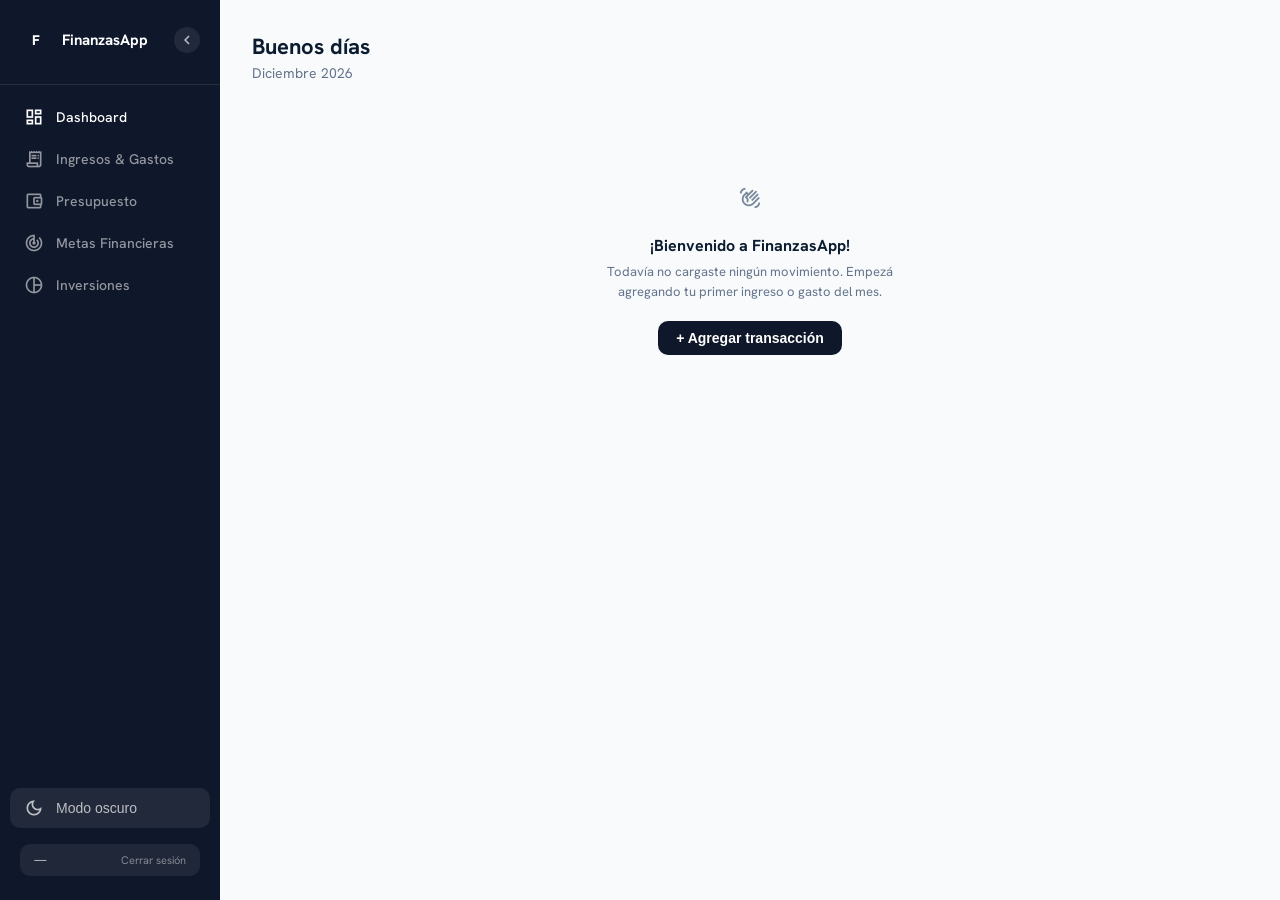
==== commit 25d7cea0: "feat: reglas de presupuesto personalizables, rediseño visual y mejoras en el flujo de borrado - Pres" ====
--- a/src/main/resources/static/index.html
+++ b/src/main/resources/static/index.html
@@ -116,10 +116,27 @@
                 <small class="tx-import-hint">La exportación incluye todos tus movimientos ya cargados, un mes por hoja. Si la volvés a importar sin editarla, se van a duplicar. Formatos aceptados para importar: .xlsx, .xls, .ods, .csv.</small>
             </div>
 
-            <div class="np-tabs">
-                <button class="tab np-tab active" data-filter="todos">Todos</button>
-                <button class="tab np-tab" data-filter="INGRESO">Ingresos</button>
-                <button class="tab np-tab" data-filter="GASTO">Gastos</button>
+            <div class="tx-tabs-row">
+                <div class="np-tabs">
+                    <button class="tab np-tab active" data-filter="todos">Todos</button>
+                    <button class="tab np-tab" data-filter="INGRESO">Ingresos</button>
+                    <button class="tab np-tab" data-filter="GASTO">Gastos</button>
+                </div>
+                <button type="button" id="btn-modo-seleccion" class="np-button np-pill np-pill-sm tx-select-toggle">
+                    <span class="material-symbols-outlined">delete_sweep</span> Seleccionar
+                </button>
+            </div>
+            <div id="tx-seleccion-bar" class="tx-seleccion-bar hidden">
+                <div class="tx-seleccion-left">
+                    <button type="button" id="btn-seleccionar-todas" class="tx-checkbox-circle tx-select-all-btn" title="Seleccionar todas">
+                        <span class="material-symbols-outlined">remove_circle_outline</span>
+                    </button>
+                    <span id="tx-seleccion-count">0 seleccionadas</span>
+                </div>
+                <div class="tx-seleccion-actions">
+                    <button type="button" id="btn-cancelar-seleccion" class="btn btn-secondary np-pill-sm">Cancelar</button>
+                    <button type="button" id="btn-eliminar-seleccionadas" class="btn btn-danger np-pill-sm" disabled>Eliminar seleccionadas</button>
+                </div>
             </div>
             <div id="tabla-transacciones" class="tx-list"></div>
 
@@ -387,31 +404,17 @@
                 <div id="presupuesto-empty" class="presupuesto-empty" style="display:none">
                     <div class="presupuesto-empty-hero">
                         <div class="presupuesto-empty-icon-ring">
-                            <div class="presupuesto-empty-icon">💼</div>
+                            <div class="presupuesto-empty-icon"><span class="material-symbols-outlined">account_balance_wallet</span></div>
                         </div>
                         <h2>Configurá tu presupuesto</h2>
                         <p>Tomá el control total de tu flujo de efectivo. Asignar límites inteligentes te permite gastar con libertad mientras asegurás tu futuro financiero.</p>
                         <button type="button" class="btn btn-primary btn-lg" onclick="abrirModalPresupuesto()">Empezar configuración →</button>
                     </div>
                     <div class="presupuesto-guide">
-                        <div class="presupuesto-guide-icon">💡</div>
+                        <div class="presupuesto-guide-icon"><span class="material-symbols-outlined">lightbulb</span></div>
                         <div class="presupuesto-guide-body">
-                            <h3>Guía institucional: la regla 50/30/20</h3>
-                            <p>Un estándar simple para la estabilidad financiera. Dividí tus ingresos mensuales en tres categorías principales:</p>
-                            <div class="presupuesto-guide-grid">
-                                <div class="presupuesto-guide-item">
-                                    <strong>50% Necesidades</strong>
-                                    <span>Vivienda, servicios, comida y salud.</span>
-                                </div>
-                                <div class="presupuesto-guide-item">
-                                    <strong>30% Deseos</strong>
-                                    <span>Ocio, hobbies y suscripciones.</span>
-                                </div>
-                                <div class="presupuesto-guide-item">
-                                    <strong>20% Ahorro</strong>
-                                    <span>Inversiones y fondo de emergencia.</span>
-                                </div>
-                            </div>
+                            <h3>Elegí la regla que más te acomode</h3>
+                            <p>Al configurar tu presupuesto vas a poder elegir entre reglas conocidas como 50/30/20, 70/20/10 u 80/20, o definir tu propio % objetivo de ahorro e inversión — el análisis se va a calcular según la que elijas.</p>
                         </div>
                     </div>
                 </div>
@@ -426,6 +429,32 @@
                             <span class="material-symbols-outlined">edit</span>
                             Editar Presupuesto
                         </button>
+                    </div>
+
+                    <!-- Análisis según la regla de presupuesto elegida -->
+                    <div class="np-flat np-analisis-regla">
+                        <div class="np-analisis-header">
+                            <span class="material-symbols-outlined np-analisis-icon">insights</span>
+                            <div>
+                                <h3 class="np-card-title" id="protip-titulo">Regla 50/30/20</h3>
+                                <span id="protip-tag-eficiencia" class="np-protip-tag"></span>
+                            </div>
+                        </div>
+                        <div class="np-analisis-numeros">
+                            <div class="np-analisis-valor">
+                                <span class="np-analisis-valor-num" id="analisis-pct-real">0%</span>
+                                <span class="np-analisis-valor-label">Tu Ahorro + Inversión</span>
+                            </div>
+                            <div class="np-analisis-valor np-analisis-valor-objetivo">
+                                <span class="np-analisis-valor-num" id="analisis-pct-objetivo">20%</span>
+                                <span class="np-analisis-valor-label">Objetivo de tu regla</span>
+                            </div>
+                        </div>
+                        <div class="np-analisis-bar-track">
+                            <div class="np-analisis-bar-fill" id="analisis-bar-fill"></div>
+                            <div class="np-analisis-bar-marcador" id="analisis-bar-marcador"></div>
+                        </div>
+                        <p id="protip-texto" class="np-protip-text"></p>
                     </div>
 
                     <!-- Bento: dona + desglose -->
@@ -449,21 +478,6 @@
                             </div>
                         </div>
                     </div>
-
-                    <!-- Pro Tip / Guía institucional -->
-                    <div class="np-flat np-protip">
-                        <div class="np-protip-icon">
-                            <span class="material-symbols-outlined">lightbulb</span>
-                        </div>
-                        <div class="np-protip-body">
-                            <h4 class="np-protip-title">Guía Institucional: La Regla 50/30/20</h4>
-                            <p id="protip-texto" class="np-protip-text"></p>
-                            <div class="np-protip-tags">
-                                <span id="protip-tag-eficiencia" class="np-protip-tag"></span>
-                                <span id="protip-tag-estrategia" class="np-protip-tag"></span>
-                            </div>
-                        </div>
-                    </div>
                 </div>
             </div>
 
@@ -480,6 +494,14 @@
                             <div class="sueldo-input-wrapper">
                                 <span class="sueldo-input-prefix">$</span>
                                 <input type="number" id="p-sueldo" min="0" step="0.01" required>
+                            </div>
+                        </div>
+                        <div class="form-group">
+                            <label>Regla de presupuesto</label>
+                            <div id="regla-presupuesto-list" class="regla-presupuesto-list"></div>
+                            <div id="regla-personalizada-grupo" class="form-group hidden" style="margin-top:10px">
+                                <label class="np-label-sm">% de tu sueldo para Ahorro e inversión</label>
+                                <input type="number" id="regla-personalizada-pct" min="1" max="100" step="1" placeholder="20">
                             </div>
                         </div>
                         <div id="asignaciones-container">
@@ -583,7 +605,7 @@
                                         </div>
                                         <div class="meta-detalle-badges">
                                             <span class="dash-badge dash-badge-open" id="detalle-pct-badge"></span>
-                                            <span class="meta-detalle-fecha">📅 Meta: <span id="detalle-fecha"></span></span>
+                                            <span class="meta-detalle-fecha"><span class="material-symbols-outlined" style="font-size:15px;vertical-align:-3px">calendar_today</span> Meta: <span id="detalle-fecha"></span></span>
                                         </div>
                                     </div>
                                     <div class="meta-detalle-bar-track">
@@ -623,7 +645,7 @@
                                     <div id="detalle-aportes-list" class="meta-detalle-aportes"></div>
                                 </div>
                                 <div class="np-flat meta-detalle-card meta-detalle-consejo">
-                                    <div class="meta-detalle-consejo-icon">💡</div>
+                                    <div class="meta-detalle-consejo-icon"><span class="material-symbols-outlined">lightbulb</span></div>
                                     <h4>Consejo</h4>
                                     <p id="detalle-consejo-text"></p>
                                 </div>
--- a/src/main/resources/static/css/styles.css
+++ b/src/main/resources/static/css/styles.css
@@ -412,6 +412,14 @@
 .summary-item .s-label { font-size: 11px; color: var(--text-muted); text-transform: uppercase; letter-spacing: .06em; font-weight: 600; font-family: var(--font-mono); }
 .summary-item .s-value { font-size: 24px; font-weight: 700; margin-top: 4px; letter-spacing: -0.02em; font-family: var(--font-mono); }
 
+/* El "Disponible" se destaca como la tarjeta oscura, igual que el balance del Dashboard */
+.summary-item-dark {
+    background: var(--primary);
+    box-shadow: 6px 6px 16px rgba(0,0,0,.25), -4px -4px 16px rgba(255,255,255,.04);
+}
+.summary-item-dark .s-label { color: rgba(255,255,255,.6); }
+body[data-dark-mode="true"] .summary-item-dark { background: #1E293B; border: 1px solid #29344a; }
+
 /* Period selector */
 .periodo-selector {
     display: flex;
@@ -527,7 +535,7 @@
 
 .np-pill-sm { border-radius: 99px; padding: 7px 16px; font-size: 12px; }
 
-/* Insights de Metas (texto de ejemplo hasta que haya cálculo real) */
+/* Insights de Metas: ritmo de ahorro real (donut + barras), calculado en el backend */
 .metas-insights {
     display: grid;
     grid-template-columns: 1fr 1fr;
@@ -543,13 +551,18 @@
     border-radius: var(--radius);
     padding: 20px;
     display: flex;
-    align-items: flex-start;
-    gap: 14px;
+    flex-direction: column;
+}
+
+.metas-insight-header {
+    display: flex;
+    align-items: center;
+    gap: 10px;
 }
 
 .metas-insight-icon {
-    width: 34px;
-    height: 34px;
+    width: 30px;
+    height: 30px;
     border-radius: 8px;
     display: flex;
     align-items: center;
@@ -557,9 +570,28 @@
     font-size: 16px;
     flex-shrink: 0;
 }
+.metas-insight-icon .material-symbols-outlined { font-size: 17px; }
 
 .metas-insight-title { font-size: 15px; font-weight: 700; }
-.metas-insight-text { font-size: 13px; margin-top: 4px; line-height: 1.5; }
+.metas-insight-text { font-size: 13px; margin-top: 8px; line-height: 1.5; }
+
+.metas-insight-donut-row { display: flex; align-items: center; gap: 12px; margin-top: 14px; }
+.metas-insight-donut-caption { font-size: 12px; font-weight: 600; }
+
+.metas-ritmo-list { margin-top: 14px; display: flex; flex-direction: column; gap: 10px; }
+
+.metas-ritmo-total {
+    margin-bottom: 14px;
+    padding-bottom: 14px;
+    border-bottom: 1px solid rgba(255,255,255,.15);
+}
+.metas-ritmo-row-label {
+    display: flex;
+    justify-content: space-between;
+    font-size: 12px;
+    font-weight: 600;
+    margin-bottom: 4px;
+}
 
 .metas-insight-primary {
     background: var(--primary);
@@ -567,6 +599,8 @@
 }
 .metas-insight-primary .metas-insight-icon { background: rgba(255,255,255,.12); }
 .metas-insight-primary .metas-insight-text { color: rgba(255,255,255,.75); }
+.metas-insight-primary .metas-ritmo-row-label { color: rgba(255,255,255,.85); }
+.metas-insight-primary .progress-bar-track { background: rgba(255,255,255,.18); }
 
 .metas-insight-secondary {
     background: rgba(16,185,129,.12);
@@ -574,6 +608,7 @@
 }
 .metas-insight-secondary .metas-insight-icon { background: rgba(16,185,129,.18); }
 .metas-insight-secondary .metas-insight-text { color: var(--text); opacity: .8; }
+.metas-insight-secondary .metas-insight-donut-caption { color: var(--text); }
 
 .meta-card-head {
     padding: 18px 20px;
@@ -585,6 +620,18 @@
 
 .meta-head-completada { background: var(--success); }
 .meta-head-vencida { background: var(--danger); }
+
+/* Meta completada: se destaca la tarjeta entera en verde, no solo la franja superior */
+.meta-card-completa { background: var(--success); }
+.meta-card-completa .meta-card-body { background: transparent; }
+.meta-card-completa .meta-nombre,
+.meta-card-completa .meta-montos,
+.meta-card-completa .progress-bar-label { color: #fff; }
+.meta-card-completa .meta-fecha { color: rgba(255,255,255,.8); }
+.meta-card-desc { font-size: 12px; color: var(--text-muted); margin-bottom: 8px; }
+.meta-card-completa .meta-card-desc { color: rgba(255,255,255,.85); }
+.meta-card-completa .progress-bar-track { background: rgba(255,255,255,.25); }
+.meta-card-completa .np-button:not(.np-button-dark) { background: #fff; color: var(--success); box-shadow: none; }
 
 .meta-card-head-row {
     display: flex;
@@ -1167,8 +1214,10 @@
     margin-bottom: 8px;
 }
 
-.asig-row {
-    grid-template-columns: 1fr 110px 1fr auto auto;
+/* Sin esto, un <select> con una opción de texto largo (ej. el nombre de una meta) fuerza su
+   columna del grid a ese ancho mínimo y termina empujando todo el modal a scrollear horizontal. */
+.asig-row > * {
+    min-width: 0;
 }
 
 .asig-row input, .asig-row select {
@@ -1176,7 +1225,46 @@
     border: 1px solid var(--border);
     border-radius: 8px;
     font-size: 13px;
-}
+    max-width: 100%;
+}
+
+.asig-row select.asig-meta {
+    text-overflow: ellipsis;
+}
+
+/* Selector de regla de presupuesto (50/30/20, 70/20/10, 80/20, personalizada) */
+.regla-presupuesto-list {
+    display: grid;
+    grid-template-columns: repeat(2, 1fr);
+    gap: 10px;
+}
+
+@media (max-width: 480px) {
+    .regla-presupuesto-list { grid-template-columns: 1fr; }
+}
+
+.regla-card {
+    text-align: left;
+    border: none;
+    border-radius: 12px;
+    padding: 12px 14px;
+    background: var(--np-surface);
+    box-shadow: 4px 4px 8px var(--np-shadow-dark), -4px -4px 8px var(--np-shadow-light);
+    cursor: pointer;
+    transition: all .2s ease;
+}
+
+.regla-card.active {
+    background: var(--text);
+    box-shadow: inset 2px 2px 5px rgba(0,0,0,.3), inset -2px -2px 5px rgba(255,255,255,.05);
+}
+
+.regla-card-nombre { font-size: 14px; font-weight: 700; color: var(--text); }
+.regla-card.active .regla-card-nombre { color: var(--card-bg); }
+.regla-card-autor { font-size: 11px; font-weight: 600; color: var(--success); margin-top: 2px; }
+.regla-card.active .regla-card-autor { color: var(--success); }
+.regla-card-desc { font-size: 12px; color: var(--text-muted); margin-top: 4px; line-height: 1.4; }
+.regla-card.active .regla-card-desc { color: rgba(255,255,255,.7); }
 
 /* Empty state */
 .empty-state {
@@ -1442,36 +1530,66 @@
 .leyenda-monto .l-valor { font-size: 14px; font-weight: 700; font-family: var(--font-mono); color: var(--np-text-strong); }
 .leyenda-monto .l-pct { font-size: 11px; color: var(--np-text-muted); }
 
-/* Pro Tip / Guía institucional */
-.np-protip {
-    margin-top: 24px;
+/* Análisis según la regla de presupuesto elegida — grande y visual a propósito, para que no
+   pase desapercibido como una sugerencia de texto que nadie lee: números grandes + barra con
+   marcador de objetivo, arriba de la dona en vez de al final de la página. */
+.np-analisis-regla {
     padding: 24px;
-    display: flex;
-    gap: 20px;
-    align-items: flex-start;
-}
-
-@media (max-width: 640px) {
-    .np-protip { flex-direction: column; }
-}
-
-.np-protip-icon {
-    width: 44px;
-    height: 44px;
-    border-radius: 50%;
-    background: rgba(16,185,129,.12);
-    color: #006c49;
-    display: flex;
-    align-items: center;
-    justify-content: center;
+    margin-bottom: 24px;
+}
+
+.np-analisis-header {
+    display: flex;
+    align-items: center;
+    gap: 14px;
+    margin-bottom: 20px;
+}
+
+.np-analisis-icon {
+    font-size: 26px;
+    color: var(--success);
     flex-shrink: 0;
 }
 
-.np-protip-body { flex: 1; min-width: 0; }
-.np-protip-title { font-size: 15px; font-weight: 700; color: var(--np-text-strong); margin-bottom: 8px; }
-.np-protip-text { font-size: 13px; line-height: 1.6; color: var(--np-text-muted); margin-bottom: 14px; }
-
-.np-protip-tags { display: flex; flex-wrap: wrap; gap: 10px; }
+.np-analisis-header .np-card-title { margin-bottom: 4px; }
+
+.np-analisis-numeros {
+    display: flex;
+    gap: 36px;
+    margin-bottom: 14px;
+    flex-wrap: wrap;
+}
+
+.np-analisis-valor { display: flex; flex-direction: column; }
+.np-analisis-valor-num { font-size: 34px; font-weight: 700; font-family: var(--font-mono); line-height: 1; }
+.np-analisis-valor-label { font-size: 12px; color: var(--np-text-muted); margin-top: 6px; }
+.np-analisis-valor-objetivo .np-analisis-valor-num { color: var(--np-text-muted); font-size: 24px; }
+
+.np-analisis-bar-track {
+    position: relative;
+    height: 18px;
+    background: var(--border);
+    border-radius: 99px;
+    margin-bottom: 16px;
+}
+
+.np-analisis-bar-fill {
+    height: 100%;
+    border-radius: 99px;
+    transition: width .4s ease, background .3s ease;
+}
+
+.np-analisis-bar-marcador {
+    position: absolute;
+    top: -4px;
+    width: 3px;
+    height: 26px;
+    background: var(--np-text-strong);
+    border-radius: 2px;
+    transform: translateX(-1px);
+}
+
+.np-protip-text { font-size: 13px; line-height: 1.6; color: var(--np-text-muted); margin: 0; }
 
 .np-protip-tag {
     display: inline-block;
@@ -1491,6 +1609,7 @@
     max-width: 560px;
     max-height: 85vh;
     overflow-y: auto;
+    overflow-x: hidden;
 }
 
 .modal-header {
@@ -1674,6 +1793,12 @@
     gap: 10px;
     margin-top: 16px;
 }
+
+.confirm-dialog-overlay { z-index: 300; }
+.confirm-dialog-content { max-width: 380px; }
+.confirm-dialog-title { font-size: 17px; margin-bottom: 8px; }
+.confirm-dialog-message { color: var(--text-muted); font-size: 14px; line-height: 1.5; }
+.confirm-dialog-content .modal-actions button { flex: 1; }
 
 /* Cartera bars */
 .cartera-tipo-row {
@@ -1947,19 +2072,6 @@
 
 .dash-grid { display: block; }
 
-/* Period badge card */
-.dash-period-card {
-    display: flex;
-    align-items: center;
-    justify-content: space-between;
-    background: var(--np-surface);
-    border: none;
-    border-radius: var(--radius);
-    padding: 18px 22px;
-    box-shadow: 6px 6px 12px var(--np-shadow-dark), -6px -6px 12px var(--np-shadow-light);
-    margin-bottom: 20px;
-}
-
 .dash-period-label {
     font-family: var(--font-mono);
     font-size: 11px;
@@ -1969,8 +2081,6 @@
     text-transform: uppercase;
 }
 
-.dash-period-value { font-size: 18px; font-weight: 700; margin-top: 2px; }
-
 .dash-badge {
     display: inline-flex;
     align-items: center;
@@ -1991,25 +2101,80 @@
     background: currentColor;
 }
 
-/* Hero row: donut + resumen mensual */
-.dash-hero-row {
-    display: grid;
-    grid-template-columns: minmax(280px, 1fr) minmax(320px, 1.3fr);
-    gap: 16px;
-    margin-bottom: 16px;
-}
-
-@media (max-width: 900px) {
-    .dash-hero-row { grid-template-columns: 1fr; }
-}
-
-.dash-donut-card, .dash-resumen-card {
-    background: var(--np-surface);
-    border: none;
-    box-shadow: 6px 6px 12px var(--np-shadow-dark), -6px -6px 12px var(--np-shadow-light);
-}
-
-.dash-donut-card { display: flex; flex-direction: column; align-items: center; }
+.dash-header-row {
+    display: flex;
+    align-items: flex-start;
+    justify-content: space-between;
+    gap: 12px;
+    flex-wrap: wrap;
+}
+
+/* Tarjeta de balance del Dashboard — la pieza central: monto grande, anillo de % de ahorro,
+   comparación contra el mes anterior (si hay datos) e Ingresos/Gastos/Invertido como pastillas
+   adentro. Fondo oscuro con una sombra suave (no plana del todo, para no perder el lenguaje
+   neumórfico del resto de la app), mismo tono que las tarjetas oscuras de Metas/Presupuesto. */
+.dash-balance-hero {
+    background: var(--primary);
+    border-radius: var(--radius);
+    padding: 26px 28px;
+    margin-bottom: 20px;
+    box-shadow: 6px 6px 16px rgba(0,0,0,.25), -4px -4px 16px rgba(255,255,255,.04);
+}
+
+.dash-balance-hero-top {
+    display: flex;
+    align-items: center;
+    justify-content: space-between;
+    gap: 20px;
+    flex-wrap: wrap;
+}
+
+.dash-balance-hero-label {
+    font-family: var(--font-mono);
+    font-size: 11px;
+    font-weight: 600;
+    letter-spacing: .08em;
+    text-transform: uppercase;
+    color: rgba(255,255,255,.6);
+}
+
+.dash-balance-hero-value { font-size: 34px; font-weight: 700; color: #fff; margin-top: 4px; font-family: var(--font-mono); }
+
+.dash-hero-comparacion {
+    display: inline-flex;
+    align-items: center;
+    gap: 4px;
+    margin-top: 10px;
+    padding: 4px 10px;
+    border-radius: 99px;
+    font-size: 12px;
+    font-weight: 700;
+}
+.dash-hero-comparacion .material-symbols-outlined { font-size: 15px; }
+.dash-hero-comparacion.up { background: rgba(16,185,129,.18); color: #6ee7b7; }
+.dash-hero-comparacion.down { background: rgba(225,29,72,.18); color: #fca5a5; }
+
+.dash-balance-hero-stats {
+    display: flex;
+    gap: 14px;
+    margin-top: 22px;
+    flex-wrap: wrap;
+}
+
+.dash-balance-hero-stat {
+    flex: 1;
+    min-width: 140px;
+    display: flex;
+    align-items: center;
+    gap: 10px;
+    padding: 12px 14px;
+    background: rgba(255,255,255,.06);
+    border-radius: 10px;
+}
+
+.dash-balance-hero-stat .material-symbols-outlined { color: rgba(255,255,255,.6); font-size: 20px; }
+.dash-balance-hero-stat-label { font-size: 11px; color: rgba(255,255,255,.6); text-transform: uppercase; letter-spacing: .04em; }
+.dash-balance-hero-stat-value { font-size: 15px; font-weight: 700; color: #fff; font-family: var(--font-mono); margin-top: 1px; }
 
 .dash-donut-wrapper {
     position: relative;
@@ -2041,48 +2206,6 @@
 
 .dash-donut-center-value { font-size: 20px; font-weight: 700; margin-top: 2px; font-family: var(--font-mono); }
 
-.dash-legend { width: 100%; }
-
-.dash-legend-item {
-    display: flex;
-    align-items: center;
-    gap: 10px;
-    padding: 8px 0;
-    border-bottom: 1px solid var(--border);
-    font-size: 13px;
-}
-
-.dash-legend-item:last-child { border-bottom: none; }
-.dash-legend-dot { width: 10px; height: 10px; border-radius: 50%; flex-shrink: 0; }
-.dash-legend-name { flex: 1; color: var(--text-muted); }
-.dash-legend-value { font-weight: 700; font-family: var(--font-mono); }
-
-/* Resumen mensual: icon rows + balance highlight */
-.dash-row {
-    display: flex;
-    align-items: center;
-    gap: 14px;
-    padding: 12px 0;
-}
-
-.dash-row-info { flex: 1; }
-.dash-row-label { font-size: 11px; color: var(--text-muted); text-transform: uppercase; letter-spacing: .05em; font-family: var(--font-mono); }
-.dash-row-sub { font-size: 14px; font-weight: 500; margin-top: 1px; }
-.dash-row-value { font-size: 18px; font-weight: 700; font-family: var(--font-mono); }
-.dash-row-value.income { color: var(--success); }
-.dash-row-value.expense { color: var(--danger); }
-
-.dash-balance-highlight {
-    margin-top: 8px;
-    padding: 18px 20px;
-    background: var(--primary);
-    border-radius: 12px;
-    display: flex;
-    align-items: center;
-    justify-content: space-between;
-    box-shadow: 6px 6px 14px rgba(0,0,0,.25), -4px -4px 14px rgba(255,255,255,.04);
-}
-
 /* Mini cards de metas dentro del Dashboard (no tocar .meta-card, se usa en Metas) */
 .dash-meta-card {
     background: var(--np-surface);
@@ -2091,12 +2214,7 @@
     box-shadow: 6px 6px 12px var(--np-shadow-dark), -6px -6px 12px var(--np-shadow-light);
 }
 
-.dash-balance-label { font-family: var(--font-mono); font-size: 11px; font-weight: 600; letter-spacing: .08em; color: rgba(255,255,255,.6); text-transform: uppercase; }
-.dash-balance-value { font-size: 26px; font-weight: 700; color: #fff; margin-top: 4px; font-family: var(--font-mono); }
-.dash-balance-icon { width: 36px; height: 36px; border-radius: 10px; background: rgba(255,255,255,.14); color: #fff; display: flex; align-items: center; justify-content: center; }
-.dash-balance-icon svg { width: 18px; height: 18px; }
-
-body[data-dark-mode="true"] .dash-balance-highlight { background: #1E293B; border: 1px solid #29344a; }
+body[data-dark-mode="true"] .dash-balance-hero { background: #1E293B; border: 1px solid #29344a; }
 
 /* Dashboard welcome */
 .dashboard-welcome {
@@ -2456,6 +2574,58 @@
 
 .tx-row:hover { border-color: var(--primary); }
 .tx-row:last-child { margin-bottom: 0; }
+
+.tx-row.tx-row-selectable { cursor: pointer; }
+.tx-row.tx-row-selected { border-color: var(--primary); background: var(--primary-light); }
+
+.tx-checkbox-circle {
+    display: inline-flex;
+    flex-shrink: 0;
+    color: var(--text-muted);
+    background: none;
+    border: none;
+    padding: 0;
+    cursor: pointer;
+}
+.tx-checkbox-circle .material-symbols-outlined { font-size: 22px; }
+.tx-row-selected .tx-checkbox-circle { color: var(--primary); }
+
+.tx-select-all-btn:hover { color: var(--primary); }
+.tx-select-all-btn.checked { color: var(--primary); }
+
+.tx-tabs-row {
+    display: flex;
+    align-items: center;
+    gap: 10px;
+    margin-bottom: 16px;
+}
+.tx-tabs-row .np-tabs { flex: 1; margin-bottom: 0; }
+
+/* Estilo "danger" desde el vamos (no solo al activarse): así se entiende de un vistazo que
+   este botón lleva a poder borrar transacciones, no es un filtro/orden más de la lista. */
+.tx-select-toggle {
+    background: transparent;
+    color: var(--danger);
+    border: 1.5px solid var(--danger);
+}
+.tx-select-toggle:hover { background: rgba(225,29,72,.08); }
+.tx-select-toggle.active { background: var(--danger); color: #fff; }
+
+.tx-seleccion-bar {
+    display: flex;
+    align-items: center;
+    justify-content: space-between;
+    gap: 10px;
+    padding: 10px 14px;
+    background: var(--primary-light);
+    border-radius: 10px;
+    margin-bottom: 12px;
+    font-size: 13px;
+    font-weight: 600;
+}
+.tx-seleccion-left { display: flex; align-items: center; gap: 10px; }
+.tx-seleccion-actions { display: flex; gap: 8px; }
+.tx-seleccion-bar.hidden { display: none; }
 
 .tx-row-info { flex: 1; min-width: 0; }
 .tx-row-desc { font-weight: 600; font-size: 14px; }
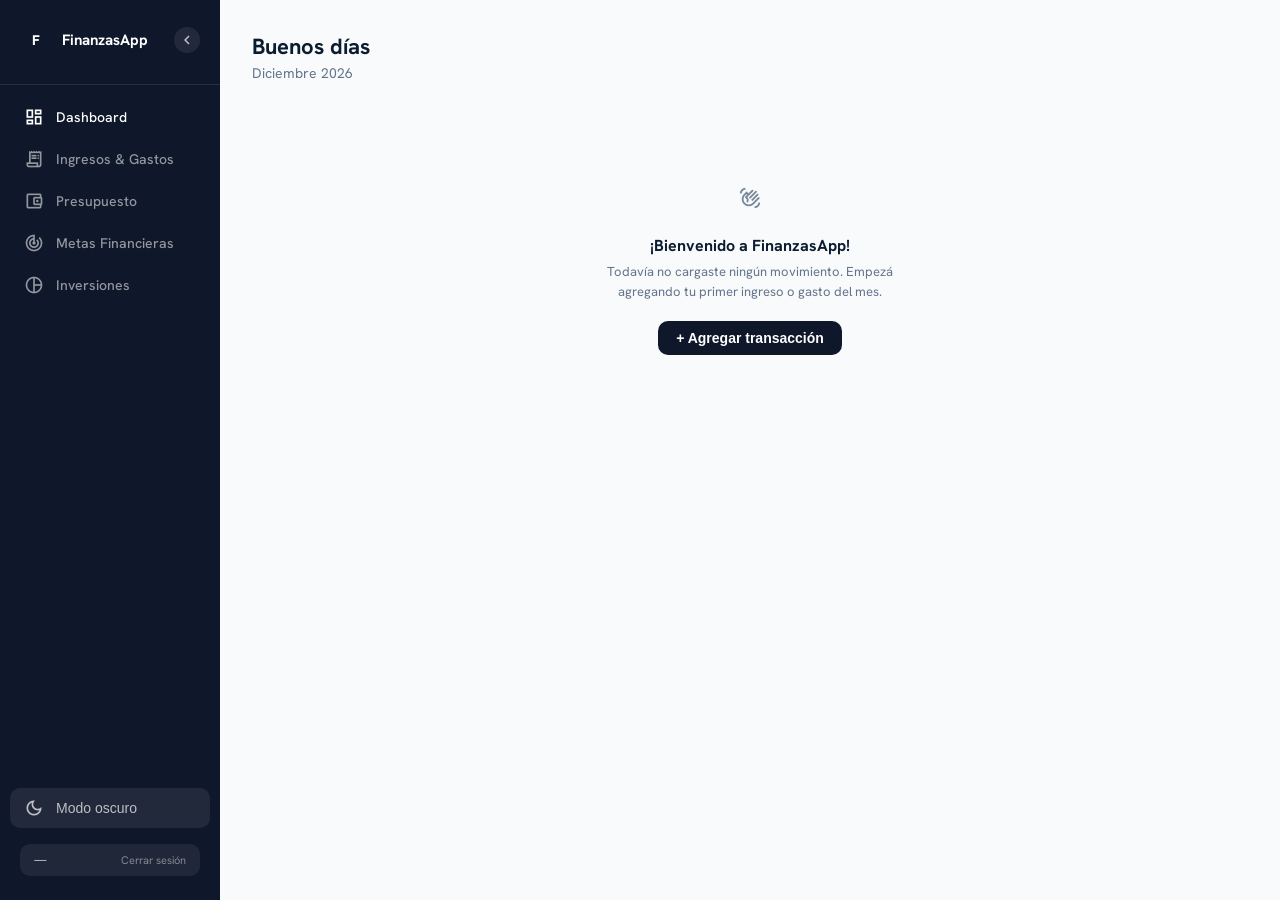
==== commit 9fcbd051: "feat: vista inmersiva de burbujas para Ingresos, Gastos, Metas e Inversion Al clickear cualquiera de" ====
--- a/src/main/resources/static/index.html
+++ b/src/main/resources/static/index.html
@@ -121,6 +121,8 @@
                     <button class="tab np-tab active" data-filter="todos">Todos</button>
                     <button class="tab np-tab" data-filter="INGRESO">Ingresos</button>
                     <button class="tab np-tab" data-filter="GASTO">Gastos</button>
+                    <button class="tab np-tab" data-filter="META">Metas</button>
+                    <button class="tab np-tab" data-filter="INVERSION">Inversión</button>
                 </div>
                 <button type="button" id="btn-modo-seleccion" class="np-button np-pill np-pill-sm tx-select-toggle">
                     <span class="material-symbols-outlined">delete_sweep</span> Seleccionar
@@ -150,13 +152,19 @@
                     </div>
                     <form id="form-transaccion" class="tx-form">
                         <input type="hidden" id="t-id">
-                        <div class="tipo-toggle np-inset">
+                        <div class="tipo-toggle np-inset tipo-toggle-4">
                             <button type="button" class="tipo-btn active" data-value="INGRESO">
                                 <span class="material-symbols-outlined tipo-icon">arrow_upward</span> Ingreso
                             </button>
                             <button type="button" class="tipo-btn" data-value="GASTO">
                                 <span class="material-symbols-outlined tipo-icon">arrow_downward</span> Gasto
                             </button>
+                            <button type="button" class="tipo-btn" data-value="META">
+                                <span class="material-symbols-outlined tipo-icon">track_changes</span> Meta
+                            </button>
+                            <button type="button" class="tipo-btn" data-value="INVERSION">
+                                <span class="material-symbols-outlined tipo-icon">pie_chart</span> Inversión
+                            </button>
                         </div>
                         <input type="hidden" id="t-tipo" value="INGRESO">
 
@@ -168,7 +176,7 @@
                             </div>
                         </div>
 
-                        <div class="form-group">
+                        <div class="form-group" id="t-descripcion-grupo">
                             <label class="np-label-sm">Descripción</label>
                             <div class="np-flat tx-field">
                                 <span class="material-symbols-outlined tx-field-icon">edit_note</span>
@@ -176,7 +184,7 @@
                             </div>
                         </div>
 
-                        <div class="form-group">
+                        <div class="form-group" id="t-categoria-grupo">
                             <label class="np-label-sm">Categoría</label>
                             <div class="np-flat tx-field">
                                 <span class="material-symbols-outlined tx-field-icon">sell</span>
@@ -185,7 +193,16 @@
                             </div>
                         </div>
 
-                        <div class="form-group">
+                        <div class="form-group hidden" id="t-meta-grupo">
+                            <label class="np-label-sm">Meta</label>
+                            <div class="np-flat tx-field">
+                                <span class="material-symbols-outlined tx-field-icon">track_changes</span>
+                                <div id="t-meta" class="custom-select"></div>
+                                <span class="material-symbols-outlined tx-field-chevron">expand_more</span>
+                            </div>
+                        </div>
+
+                        <div class="form-group" id="t-dia-grupo">
                             <label class="np-label-sm">Día del mes</label>
                             <div class="np-flat tx-field fecha-dia-wrapper">
                                 <span class="material-symbols-outlined tx-field-icon">calendar_today</span>
@@ -195,11 +212,25 @@
                         </div>
 
                         <label class="mapeo-recordar" id="t-repetir-grupo">
-                            <input type="checkbox" id="t-repetir"> Repetir todos los meses
+                            <input type="checkbox" id="t-repetir"> Repetir esta transacción
                         </label>
+                        <div class="form-group hidden" id="t-frecuencia-grupo">
+                            <label class="np-label-sm">Frecuencia</label>
+                            <div class="np-flat tx-field">
+                                <span class="material-symbols-outlined tx-field-icon">event_repeat</span>
+                                <div id="t-frecuencia" class="custom-select"></div>
+                                <span class="material-symbols-outlined tx-field-chevron">expand_more</span>
+                            </div>
+                            <div class="hidden" id="t-frecuencia-dias-grupo" style="margin-top:8px">
+                                <div class="np-flat tx-field">
+                                    <span class="material-symbols-outlined tx-field-icon">tag</span>
+                                    <input type="number" id="t-frecuencia-dias" min="1" placeholder="Cada cuántos días">
+                                </div>
+                            </div>
+                        </div>
                         <div class="tx-fija-info hidden" id="t-fija-info">
                             <span class="material-symbols-outlined">sync</span>
-                            <span>Esta transacción se repite todos los meses.</span>
+                            <span id="t-fija-info-texto">Esta transacción se repite todos los meses.</span>
                             <button type="button" id="btn-cancelar-recurrencia">Dejar de repetir</button>
                         </div>
 
@@ -224,6 +255,9 @@
                         </button>
                         <button type="button" id="categorias-modo-gasto" class="tipo-btn" data-value="GASTO">
                             <span class="material-symbols-outlined tipo-icon">arrow_downward</span> Gastos
+                        </button>
+                        <button type="button" id="categorias-modo-inversion" class="tipo-btn" data-value="INVERSION">
+                            <span class="material-symbols-outlined tipo-icon">pie_chart</span> Inversión
                         </button>
                     </div>
 
@@ -661,12 +695,22 @@
                     <p id="modal-abono-nombre" style="color:var(--text-muted);margin-bottom:12px"></p>
                     <form id="form-abono">
                         <input type="hidden" id="abono-meta-id">
-                        <div class="form-group">
-                            <label>Monto a abonar</label>
+                        <div class="tipo-toggle np-inset">
+                            <button type="button" class="tipo-btn active" data-value="MANUAL">
+                                <span class="material-symbols-outlined tipo-icon">payments</span> Manual
+                            </button>
+                            <button type="button" class="tipo-btn" data-value="AUTOMATICO">
+                                <span class="material-symbols-outlined tipo-icon">sync</span> Automático
+                            </button>
+                        </div>
+                        <input type="hidden" id="abono-modo" value="MANUAL">
+                        <div class="form-group">
+                            <label id="abono-monto-label">Monto a abonar</label>
                             <input type="number" id="abono-monto" min="0.01" step="0.01" required placeholder="0.00">
                         </div>
+                        <p id="abono-automatico-info" class="hidden" style="color:var(--text-muted);font-size:13px;margin-top:-8px;margin-bottom:12px">Se va a abonar este monto automáticamente todos los meses, como una transacción de tipo "Meta" en Ingresos & Gastos. Podés pausarlo cuando quieras desde el menú de la meta.</p>
                         <div class="modal-actions">
-                            <button type="submit" class="btn btn-primary">Abonar</button>
+                            <button type="submit" id="btn-confirmar-abono" class="btn btn-primary">Abonar</button>
                             <button type="button" id="btn-cancelar-abono" class="btn btn-secondary">Cancelar</button>
                         </div>
                     </form>
@@ -792,6 +836,36 @@
         </div>
     </main>
 
+    <div id="vista3d-overlay" class="hidden">
+        <div class="vista3d-header">
+            <button type="button" id="btn-volver-dashboard-3d">
+                <span class="material-symbols-outlined">arrow_back</span> Volver al Dashboard
+            </button>
+            <div id="vista3d-titulo"></div>
+            <div class="vista3d-toggle">
+                <button type="button" id="vista3d-toggle-burbujas" class="active">Burbujas</button>
+                <button type="button" id="vista3d-toggle-lista">Lista</button>
+            </div>
+        </div>
+
+        <div class="vista3d-total-strip">
+            <div class="vista3d-total-card">
+                <div>
+                    <div class="vista3d-total-label">Total</div>
+                    <div id="vista3d-total-monto" class="vista3d-total-monto"></div>
+                </div>
+                <div class="vista3d-total-divisor"></div>
+                <div id="vista3d-total-texto" class="vista3d-total-texto"></div>
+            </div>
+        </div>
+
+        <div id="vista3d-hint">Arrastrá una burbuja para moverla — clic simple para ver el detalle</div>
+        <div id="vista3d-empty" class="hidden">Todavía no hay nada para mostrar acá.</div>
+        <div id="vista3d-bubble-field"></div>
+
+        <button type="button" id="btn-nueva-3d" title="Agregar">+</button>
+    </div>
+
     <script src="js/api.js"></script>
     <script src="js/utils.js"></script>
     <script src="js/transacciones.js"></script>
@@ -799,6 +873,7 @@
     <script src="js/metas.js"></script>
     <script src="js/inversiones.js"></script>
     <script src="js/dashboard.js"></script>
+    <script src="js/vista3d.js"></script>
     <script src="js/app.js"></script>
 </body>
 </html>
--- a/src/main/resources/static/css/styles.css
+++ b/src/main/resources/static/css/styles.css
@@ -412,13 +412,27 @@
 .summary-item .s-label { font-size: 11px; color: var(--text-muted); text-transform: uppercase; letter-spacing: .06em; font-weight: 600; font-family: var(--font-mono); }
 .summary-item .s-value { font-size: 24px; font-weight: 700; margin-top: 4px; letter-spacing: -0.02em; font-family: var(--font-mono); }
 
+.summary-item-clickable {
+    cursor: pointer;
+    transition: transform .15s ease, box-shadow .15s ease;
+}
+.summary-item-clickable:hover {
+    transform: translateY(-2px);
+    box-shadow: 8px 8px 16px var(--np-shadow-dark), -8px -8px 16px var(--np-shadow-light);
+}
+
 /* El "Disponible" se destaca como la tarjeta oscura, igual que el balance del Dashboard */
 .summary-item-dark {
     background: var(--primary);
     box-shadow: 6px 6px 16px rgba(0,0,0,.25), -4px -4px 16px rgba(255,255,255,.04);
 }
 .summary-item-dark .s-label { color: rgba(255,255,255,.6); }
+.disponible-base-info { cursor: help; }
 body[data-dark-mode="true"] .summary-item-dark { background: #1E293B; border: 1px solid #29344a; }
+
+/* "Metas" se destaca con el mismo acento que el resto de la sección Metas, distinto de Gastos */
+.summary-item-meta .s-value { color: var(--primary); }
+.summary-item-inversion .s-value { color: var(--warning); }
 
 /* Period selector */
 .periodo-selector {
@@ -641,6 +655,20 @@
 }
 
 .meta-card-pct { font-size: 22px; font-weight: 700; font-family: var(--font-mono); }
+
+.meta-auto-badge {
+    display: inline-flex;
+    align-items: center;
+    gap: 5px;
+    margin-top: 10px;
+    padding: 4px 10px;
+    border-radius: 99px;
+    font-size: 11px;
+    font-weight: 600;
+    background: rgba(255,255,255,.14);
+    color: #fff;
+}
+.meta-auto-badge .material-symbols-outlined { font-size: 14px; }
 
 .meta-card-body { padding: 18px 20px; }
 
@@ -1887,6 +1915,12 @@
 
 .tipo-btn .tipo-icon { font-size: 18px; }
 
+/* Variante con 4 opciones (Ingreso/Gasto/Meta/Inversión) — más angosto, sin lugar para 4
+   etiquetas completas a tamaño normal. */
+.tipo-toggle-4 { gap: 4px; padding: 4px; }
+.tipo-toggle-4 .tipo-btn { padding: 10px 0; font-size: 12px; gap: 4px; }
+.tipo-toggle-4 .tipo-btn .tipo-icon { font-size: 16px; }
+
 .tipo-btn.active {
     background: var(--np-surface);
     box-shadow: inset 3px 3px 6px var(--np-shadow-dark), inset -3px -3px 6px var(--np-shadow-light);
@@ -2515,9 +2549,14 @@
 /* Asistente de mapeo de columnas */
 .mapeo-intro { color: var(--text-muted); font-size: 13px; margin: 4px 0 16px; }
 .mapeo-recordar { display: flex; align-items: center; gap: 8px; font-size: 13px; color: var(--text-muted); margin: 10px 0 16px; }
+.mapeo-recordar.hidden { display: none; }
 
 /* Transacciones fijas (recurrentes) */
 .tx-fija-badge { font-size: 14px !important; vertical-align: -3px; color: var(--text-muted); margin-left: 4px; }
+
+/* Transacción con fecha futura: todavía no "pasó" de verdad, no cuenta en Disponible. */
+.tx-row.tx-row-pendiente { opacity: .5; }
+.tx-row-pendiente-badge { font-size: 14px !important; vertical-align: -3px; color: var(--text-muted); margin-left: 4px; }
 
 .tx-fija-info {
     display: flex;
@@ -2530,6 +2569,7 @@
     padding: 10px 14px;
     margin: 4px 0 16px;
 }
+.tx-fija-info.hidden { display: none; }
 .tx-fija-info .material-symbols-outlined { font-size: 18px; flex-shrink: 0; }
 .tx-fija-info button {
     margin-left: auto;
@@ -2641,6 +2681,8 @@
 .tx-row-monto { font-weight: 700; font-family: var(--font-mono); font-size: 14px; }
 .tx-row-monto.income { color: var(--success); }
 .tx-row-monto.expense { color: var(--danger); }
+.tx-row-monto.meta { color: var(--primary); }
+.tx-row-monto.inversion { color: var(--warning); }
 
 /* Transaction / position row icon badge */
 .tx-icon {
@@ -2655,6 +2697,8 @@
 }
 .tx-icon.success { background: rgba(16,185,129,.12); color: var(--success); }
 .tx-icon.danger  { background: rgba(225,29,72,.12); color: var(--danger); }
+.tx-icon.meta    { background: rgba(15,23,42,.08); color: var(--primary); }
+.tx-icon.inversion { background: rgba(217,119,6,.12); color: var(--warning); }
 .tx-icon .material-symbols-outlined { font-size: 19px; }
 
 /* Hero stat card — balance destacado */
@@ -2851,3 +2895,192 @@
     .stat-card-hero { grid-column: span 1; }
     .content { padding: 68px 12px 88px; }
 }
+
+/* ── Vista 3D inmersiva: bubble chart neumórfico (Ingresos/Gastos/Metas/Inversión) ── */
+/* A propósito con valores fijos de modo claro (no `var(--np-*)`) — esta vista siempre se ve
+   clara con neumorfismo, sin importar si el resto de la app está en modo oscuro. */
+#vista3d-overlay {
+    position: fixed;
+    inset: 0;
+    z-index: 150;
+    background: #eef1f6;
+    overflow-y: auto;
+    padding: 32px 40px 60px;
+}
+#vista3d-overlay.hidden { display: none; }
+
+.vista3d-header {
+    display: flex;
+    justify-content: space-between;
+    align-items: center;
+    margin-bottom: 28px;
+    gap: 12px;
+    flex-wrap: wrap;
+}
+
+#btn-volver-dashboard-3d {
+    display: flex;
+    align-items: center;
+    gap: 8px;
+    padding: 10px 18px;
+    border: none;
+    border-radius: 99px;
+    background: #f8f9ff;
+    color: #0b1c30;
+    font-size: 13px;
+    font-weight: 700;
+    cursor: pointer;
+    box-shadow: 6px 6px 14px rgba(15,23,42,.08), -6px -6px 14px #ffffff;
+    transition: box-shadow .2s ease, transform .15s ease;
+}
+#btn-volver-dashboard-3d:hover { transform: translateY(-1px); box-shadow: 8px 8px 16px rgba(15,23,42,.1), -8px -8px 16px #ffffff; }
+
+#vista3d-titulo {
+    color: #64748B;
+    font-size: 11px;
+    font-weight: 700;
+    letter-spacing: .14em;
+    text-transform: uppercase;
+    text-align: center;
+}
+
+.vista3d-toggle {
+    display: inline-flex;
+    gap: 4px;
+    background: rgba(15,23,42,.05);
+    border-radius: 12px;
+    padding: 4px;
+}
+.vista3d-toggle button {
+    border: none;
+    background: transparent;
+    color: #64748B;
+    font-size: 12px;
+    font-weight: 600;
+    padding: 8px 16px;
+    border-radius: 9px;
+    cursor: pointer;
+}
+.vista3d-toggle button.active { background: #0F172A; color: #fff; font-weight: 700; }
+
+.vista3d-total-strip {
+    display: flex;
+    justify-content: center;
+    margin-bottom: 20px;
+}
+.vista3d-total-card {
+    background: #0F172A;
+    border-radius: 20px;
+    padding: 16px 32px;
+    color: #fff;
+    box-shadow: 10px 10px 24px rgba(15,23,42,.2);
+    display: flex;
+    align-items: center;
+    gap: 28px;
+    max-width: 92vw;
+}
+.vista3d-total-label {
+    font-size: 10px;
+    color: rgba(255,255,255,.5);
+    font-weight: 700;
+    text-transform: uppercase;
+    letter-spacing: .06em;
+    font-family: var(--font-mono);
+}
+.vista3d-total-monto {
+    font-family: var(--font-mono);
+    font-weight: 800;
+    font-size: 22px;
+}
+.vista3d-total-divisor { width: 1px; height: 32px; background: rgba(255,255,255,.15); flex-shrink: 0; }
+.vista3d-total-texto {
+    font-size: 12.5px;
+    color: rgba(255,255,255,.6);
+    max-width: 260px;
+    line-height: 1.4;
+}
+@media (max-width: 640px) {
+    .vista3d-total-card { flex-direction: column; align-items: flex-start; gap: 10px; }
+    .vista3d-total-divisor { display: none; }
+}
+
+#vista3d-bubble-field {
+    position: relative;
+    height: min(58vh, 560px);
+    min-height: 320px;
+    max-width: 920px;
+    margin: 0 auto;
+}
+
+.vista3d-bubble {
+    position: absolute;
+    left: 0;
+    top: 0;
+    border-radius: 50%;
+    background: #F8FAFC;
+    display: flex;
+    align-items: center;
+    justify-content: center;
+    cursor: pointer;
+    user-select: none;
+    touch-action: none;
+}
+.vista3d-bubble-glow {
+    position: absolute;
+    border-radius: 50%;
+    opacity: .13;
+    pointer-events: none;
+}
+.vista3d-bubble-content { text-align: center; position: relative; pointer-events: none; }
+.vista3d-bubble-icon {
+    display: flex;
+    align-items: center;
+    justify-content: center;
+    margin: 0 auto;
+}
+.vista3d-bubble-icon .material-symbols-outlined { line-height: 1; }
+.vista3d-bubble-nombre { font-weight: 700; color: #0F172A; white-space: nowrap; }
+.vista3d-bubble-monto { font-family: var(--font-mono); font-weight: 800; }
+.vista3d-bubble-pct { color: #64748B; }
+
+#vista3d-hint {
+    text-align: center;
+    font-size: 12.5px;
+    color: #94A3B8;
+    margin-top: 8px;
+}
+@media (max-width: 640px) {
+    #vista3d-hint { display: none; }
+}
+
+#vista3d-empty {
+    position: absolute;
+    top: 50%;
+    left: 50%;
+    transform: translate(-50%, -50%);
+    max-width: 340px;
+    text-align: center;
+    color: #64748B;
+    font-size: 14px;
+    line-height: 1.5;
+}
+#vista3d-empty.hidden { display: none; }
+
+#btn-nueva-3d {
+    position: fixed;
+    right: 40px;
+    bottom: 36px;
+    width: 56px;
+    height: 56px;
+    border-radius: 50%;
+    background: #10B981;
+    color: #0F172A;
+    border: none;
+    font-size: 28px;
+    font-weight: 700;
+    line-height: 1;
+    box-shadow: 0 14px 28px rgba(16,185,129,.35);
+    cursor: pointer;
+    transition: transform .15s ease;
+}
+#btn-nueva-3d:hover { transform: scale(1.06); }
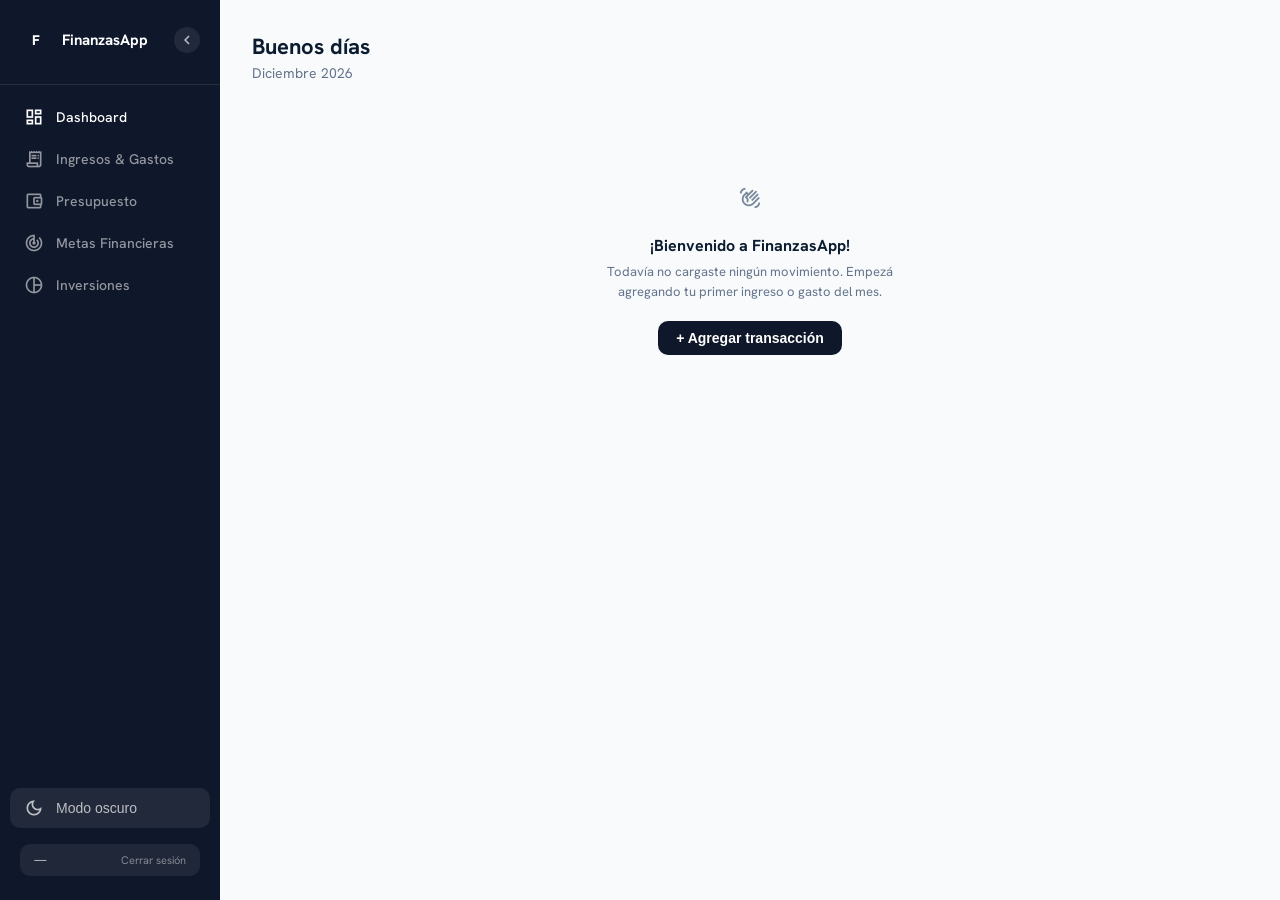
==== commit ade4f90c: "feat: Aportado/Gastado/Disponible en Metas, fecha al abonar y filtros rediseñados en Ingresos & Gast" ====
--- a/src/main/resources/static/index.html
+++ b/src/main/resources/static/index.html
@@ -108,21 +108,53 @@
                     <span class="material-symbols-outlined">upload_file</span> Importar Excel
                 </button>
                 <input type="file" id="input-importar-excel" accept=".xlsx,.xls,.ods,.csv" hidden>
-                <div class="np-flat tx-field tx-filtro-categoria">
-                    <span class="material-symbols-outlined tx-field-icon">filter_list</span>
-                    <div id="filtro-categoria" class="custom-select"></div>
-                    <span class="material-symbols-outlined tx-field-chevron">expand_more</span>
-                </div>
+
+                <div class="tx-filtros-wrap">
+                    <button type="button" id="btn-filtros" class="np-button np-pill np-pill-sm">
+                        <span class="material-symbols-outlined">filter_list</span> Filtros
+                        <span id="tx-filtros-badge" class="tx-filtros-badge hidden"></span>
+                    </button>
+                    <div id="panel-filtros" class="custom-select-panel tx-filtros-panel hidden">
+                        <div class="tx-filtros-grupo">
+                            <label class="tx-filtros-label">Categoría</label>
+                            <div class="np-inset tx-field tx-filtro-categoria">
+                                <span class="material-symbols-outlined tx-field-icon">sell</span>
+                                <div id="filtro-categoria" class="custom-select"></div>
+                                <span class="material-symbols-outlined tx-field-chevron">expand_more</span>
+                            </div>
+                        </div>
+                        <div class="tx-filtros-grupo">
+                            <label class="tx-filtros-label">Rango de fechas</label>
+                            <div class="np-inset tx-field tx-filtro-fecha">
+                                <span class="material-symbols-outlined tx-field-icon">event</span>
+                                <div id="filtro-fecha-desde" class="custom-date" title="Desde"></div>
+                                <span class="tx-filtro-fecha-separador">–</span>
+                                <div id="filtro-fecha-hasta" class="custom-date" title="Hasta"></div>
+                                <button type="button" id="btn-limpiar-filtro-fecha" class="btn-icon hidden" title="Quitar filtro de fecha">
+                                    <span class="material-symbols-outlined" style="font-size:16px">close</span>
+                                </button>
+                            </div>
+                        </div>
+                    </div>
+                </div>
+
                 <small class="tx-import-hint">La exportación incluye todos tus movimientos ya cargados, un mes por hoja. Si la volvés a importar sin editarla, se van a duplicar. Formatos aceptados para importar: .xlsx, .xls, .ods, .csv.</small>
             </div>
 
             <div class="tx-tabs-row">
-                <div class="np-tabs">
+                <div class="np-tabs" id="tx-tabs">
                     <button class="tab np-tab active" data-filter="todos">Todos</button>
-                    <button class="tab np-tab" data-filter="INGRESO">Ingresos</button>
-                    <button class="tab np-tab" data-filter="GASTO">Gastos</button>
-                    <button class="tab np-tab" data-filter="META">Metas</button>
-                    <button class="tab np-tab" data-filter="INVERSION">Inversión</button>
+                    <div class="np-tabs-page" id="tx-tabs-page-1">
+                        <button class="tab np-tab" data-filter="INGRESO">Ingresos</button>
+                        <button class="tab np-tab" data-filter="GASTO">Gastos</button>
+                    </div>
+                    <div class="np-tabs-page hidden" id="tx-tabs-page-2">
+                        <button class="tab np-tab" data-filter="META">Metas</button>
+                        <button class="tab np-tab" data-filter="INVERSION">Inversión</button>
+                    </div>
+                    <button type="button" id="btn-tx-tabs-page" class="np-tab-arrow" title="Ver Metas e Inversión">
+                        <span class="material-symbols-outlined">chevron_right</span>
+                    </button>
                 </div>
                 <button type="button" id="btn-modo-seleccion" class="np-button np-pill np-pill-sm tx-select-toggle">
                     <span class="material-symbols-outlined">delete_sweep</span> Seleccionar
@@ -198,6 +230,15 @@
                             <div class="np-flat tx-field">
                                 <span class="material-symbols-outlined tx-field-icon">track_changes</span>
                                 <div id="t-meta" class="custom-select"></div>
+                                <span class="material-symbols-outlined tx-field-chevron">expand_more</span>
+                            </div>
+                        </div>
+
+                        <div class="form-group hidden" id="t-meta-gasto-grupo">
+                            <label class="np-label-sm">¿Sale de una meta? (opcional)</label>
+                            <div class="np-flat tx-field">
+                                <span class="material-symbols-outlined tx-field-icon">track_changes</span>
+                                <div id="t-meta-gasto" class="custom-select"></div>
                                 <span class="material-symbols-outlined tx-field-chevron">expand_more</span>
                             </div>
                         </div>
@@ -663,6 +704,10 @@
                                             <span>Último aporte</span>
                                             <strong id="detalle-ultimo-aporte">—</strong>
                                         </div>
+                                        <div class="meta-detalle-stat" id="detalle-disponible-stat">
+                                            <span>Disponible</span>
+                                            <strong id="detalle-disponible">—</strong>
+                                        </div>
                                     </div>
                                 </div>
                                 <div class="meta-detalle-action" id="detalle-action">
@@ -708,6 +753,13 @@
                             <label id="abono-monto-label">Monto a abonar</label>
                             <input type="number" id="abono-monto" min="0.01" step="0.01" required placeholder="0.00">
                         </div>
+                        <div class="form-group" id="abono-fecha-grupo">
+                            <label class="np-label-sm">Fecha del abono</label>
+                            <div class="np-flat tx-field">
+                                <span class="material-symbols-outlined tx-field-icon">event</span>
+                                <div id="abono-fecha" class="custom-date"></div>
+                            </div>
+                        </div>
                         <p id="abono-automatico-info" class="hidden" style="color:var(--text-muted);font-size:13px;margin-top:-8px;margin-bottom:12px">Se va a abonar este monto automáticamente todos los meses, como una transacción de tipo "Meta" en Ingresos & Gastos. Podés pausarlo cuando quieras desde el menú de la meta.</p>
                         <div class="modal-actions">
                             <button type="submit" id="btn-confirmar-abono" class="btn btn-primary">Abonar</button>
@@ -721,8 +773,21 @@
         <div id="page-inversiones" class="page">
             <div class="page-header">
                 <h1>Cartera de Inversiones</h1>
+                <button id="btn-graficos-inv" class="np-button np-pill-sm" type="button">
+                    <span class="material-symbols-outlined" style="font-size:16px;vertical-align:-3px">show_chart</span>
+                    Gráficos
+                </button>
                 <button id="btn-nueva-inversion" class="np-button np-pill">+ Nueva Inversión</button>
             </div>
+
+            <div id="inv-graficos-section" class="hidden">
+                <div class="inv-graficos-header">
+                    <div class="inv-graficos-hint">Buscá cualquier símbolo tocando el nombre en el gráfico.</div>
+                </div>
+                <div id="tv-search-container" class="tv-chart-container"></div>
+            </div>
+
+            <div id="inv-cartera-contenido">
 
             <div class="inv-hero">
                 <div class="dash-period-label">Valor Total Neto</div>
@@ -773,6 +838,8 @@
             </div>
             <div id="inv-posiciones-list" class="inv-posiciones-list"></div>
 
+            </div>
+
             <div id="modal-inversion" class="modal hidden">
                 <div class="modal-content np-form">
                     <h2 id="modal-inv-title">Nueva Inversión</h2>
@@ -811,8 +878,11 @@
                             <p class="mapeo-hint">Ticker, mercado y cantidad son opcionales. Si los completás, mostramos el valor de mercado actual de esta posición.</p>
                         </div>
                         <div class="form-group">
-                            <label>Fecha de inversión</label>
-                            <input type="date" id="inv-fecha" required>
+                            <label class="np-label-sm">Fecha de inversión</label>
+                            <div class="np-flat tx-field">
+                                <span class="material-symbols-outlined tx-field-icon">event</span>
+                                <div id="inv-fecha" class="custom-date"></div>
+                            </div>
                         </div>
                         <div class="form-group">
                             <label>Monto Invertido</label>
@@ -831,6 +901,16 @@
                             <button type="button" id="btn-cancelar-inv" class="btn btn-secondary">Cancelar</button>
                         </div>
                     </form>
+                </div>
+            </div>
+
+            <div id="modal-tv-chart" class="modal hidden">
+                <div class="modal-content tv-modal-content">
+                    <div class="modal-header">
+                        <h2 id="modal-tv-chart-title">Gráfico</h2>
+                        <button type="button" id="btn-cerrar-tv-chart" class="btn-icon" style="font-size:20px">✕</button>
+                    </div>
+                    <div id="tv-position-container" class="tv-chart-container"></div>
                 </div>
             </div>
         </div>
@@ -871,6 +951,7 @@
     <script src="js/transacciones.js"></script>
     <script src="js/presupuesto.js"></script>
     <script src="js/metas.js"></script>
+    <script src="https://s3.tradingview.com/tv.js"></script>
     <script src="js/inversiones.js"></script>
     <script src="js/dashboard.js"></script>
     <script src="js/vista3d.js"></script>
--- a/src/main/resources/static/css/styles.css
+++ b/src/main/resources/static/css/styles.css
@@ -1038,10 +1038,18 @@
 .inv-ranking-item {
     display: flex;
     justify-content: space-between;
+    gap: 8px;
     font-size: 13px;
     font-family: var(--font-mono);
     padding: 4px 0;
 }
+.inv-ranking-item span:first-child {
+    overflow: hidden;
+    text-overflow: ellipsis;
+    white-space: nowrap;
+    min-width: 0;
+}
+.inv-ranking-item span:last-child { flex-shrink: 0; }
 
 /* Fila superior de Inversiones: gráfico de evolución (más chico, izquierda) + donut y
    rebalanceo apilados (derecha) */
@@ -1189,11 +1197,33 @@
 
 .inv-pos-cotizacion-na { font-style: italic; }
 
+/* Lista expandible de aportes individuales dentro de una posición agrupada */
+.inv-pos-lotes {
+    margin-top: 12px;
+    padding-top: 12px;
+    border-top: 1px solid var(--border);
+    display: flex;
+    flex-direction: column;
+    gap: 6px;
+}
+.inv-pos-lotes.hidden { display: none; }
+
+.inv-lote-row {
+    display: grid;
+    grid-template-columns: 1fr auto auto auto auto;
+    align-items: center;
+    gap: 10px;
+    font-size: 12.5px;
+    color: var(--text-muted);
+}
+.inv-lote-fecha { color: var(--text); }
+.inv-lote-cantidad { font-family: var(--font-mono); text-align: right; }
+.inv-lote-monto { font-family: var(--font-mono); font-weight: 600; color: var(--text); text-align: right; }
+
 /* Filtro por categoría: vive en la toolbar de import/export, pegado a la derecha */
 .tx-filtro-categoria {
     padding: 9px 16px;
-    flex: 0 0 180px;
-    margin-left: auto;
+    width: 100%;
 }
 
 .tx-filtro-categoria .custom-select-value {
@@ -1201,6 +1231,60 @@
     overflow: hidden;
     text-overflow: ellipsis;
     display: block;
+}
+
+.tx-filtro-fecha {
+    padding: 9px 12px;
+    display: flex;
+    align-items: center;
+    gap: 6px;
+}
+.tx-filtro-fecha .custom-date {
+    width: 78px;
+    flex-shrink: 0;
+}
+.tx-filtro-fecha .custom-date .custom-select-value {
+    font-size: 13px;
+    font-weight: 600;
+}
+.tx-filtro-fecha-separador { color: var(--text-muted); font-size: 12px; }
+.tx-filtro-fecha #btn-limpiar-filtro-fecha { margin-left: 2px; }
+
+/* Botón único "Filtros" (Categoría + Rango de fechas combinados en un panel, en vez de 2 pills
+   sueltas compitiendo por lugar en la toolbar). */
+.tx-filtros-wrap { position: relative; margin-left: auto; }
+
+.tx-filtros-badge {
+    display: inline-flex;
+    align-items: center;
+    justify-content: center;
+    min-width: 16px;
+    height: 16px;
+    padding: 0 4px;
+    border-radius: 999px;
+    background: var(--primary);
+    color: #fff;
+    font-size: 10px;
+    font-weight: 700;
+    line-height: 1;
+}
+
+.tx-filtros-panel {
+    width: 288px;
+    padding: 14px;
+    display: flex;
+    flex-direction: column;
+    gap: 14px;
+}
+
+.tx-filtros-grupo { display: flex; flex-direction: column; gap: 6px; }
+
+.tx-filtros-label {
+    font-size: 11px;
+    font-weight: 700;
+    text-transform: uppercase;
+    letter-spacing: .04em;
+    color: var(--np-text-muted);
 }
 
 /* Filter tabs (neumorphic segmented control) */
@@ -1802,6 +1886,8 @@
     align-items: center;
     justify-content: center;
     z-index: 200;
+    padding: 24px 16px;
+    overflow-y: auto;
 }
 
 .modal.hidden { display: none; }
@@ -1813,6 +1899,8 @@
     padding: 28px;
     width: 100%;
     max-width: 440px;
+    max-height: calc(100vh - 48px);
+    overflow-y: auto;
     box-shadow: 0 20px 60px rgba(0,0,0,.2);
 }
 
@@ -1961,6 +2049,10 @@
 
 /* Custom select (reemplaza el <select> nativo donde el popup del navegador no sirve) */
 .custom-select { position: relative; width: 100%; }
+/* Mismo trato por defecto — .tx-filtro-fecha .custom-date (más específica) lo angosta a 78px
+   solo para el combo compartido "Desde"/"Hasta"; en cualquier otro lugar (ej. un campo de fecha
+   solo, como "Agregar inversión") ocupa todo el ancho como cualquier otro campo del formulario. */
+.custom-date { position: relative; width: 100%; }
 
 .custom-select-trigger {
     display: block;
@@ -2011,6 +2103,94 @@
     font-weight: 600;
 }
 .custom-select-option-extra .material-symbols-outlined { font-size: 18px; }
+
+/* Date picker propio (reemplaza el popup nativo de <input type="date">) — mismo panel flotante
+   neumórfico que .custom-select-panel, con una grilla de días en vez de una lista de opciones. */
+.date-picker-panel {
+    width: 232px;
+    padding: 12px;
+}
+
+/* Sin flechas: el date-picker de un filtro acotado a un período ya cargado (Ingresos & Gastos)
+   no navega — el label de mes va solo, centrado, como referencia. Con flechas: el de un campo de
+   fecha libre (ej. "Agregar inversión"), donde sí hace falta poder ir a cualquier mes. */
+.date-picker-mes {
+    font-size: 13px;
+    font-weight: 700;
+    color: var(--np-text-strong);
+    text-transform: capitalize;
+    text-align: center;
+    margin-bottom: 8px;
+}
+
+.date-picker-header {
+    display: flex;
+    align-items: center;
+    justify-content: space-between;
+    margin-bottom: 8px;
+}
+.date-picker-header .date-picker-mes { margin-bottom: 0; }
+
+.date-picker-nav {
+    width: 26px;
+    height: 26px;
+    border: none;
+    border-radius: 50%;
+    background: transparent;
+    color: var(--np-text-muted);
+    display: flex;
+    align-items: center;
+    justify-content: center;
+    cursor: pointer;
+    transition: background .15s ease, color .15s ease;
+}
+.date-picker-nav:hover { background: var(--primary-light); color: var(--np-text-strong); }
+.date-picker-nav .material-symbols-outlined { font-size: 18px; }
+
+.date-picker-weekdays,
+.date-picker-grid {
+    display: grid;
+    grid-template-columns: repeat(7, 1fr);
+}
+.date-picker-weekdays {
+    text-align: center;
+    font-size: 10px;
+    font-weight: 700;
+    color: var(--np-text-muted);
+    margin-bottom: 4px;
+}
+.date-picker-grid { gap: 2px; }
+
+.date-picker-day {
+    display: flex;
+    align-items: center;
+    justify-content: center;
+    aspect-ratio: 1;
+    border-radius: 50%;
+    font-size: 12.5px;
+    color: var(--text);
+    cursor: pointer;
+}
+.date-picker-day:hover { background: var(--primary-light); }
+.date-picker-day.today { font-weight: 700; color: var(--primary); }
+.date-picker-day.active { background: var(--primary); color: #fff; font-weight: 700; }
+.date-picker-day-empty { cursor: default; }
+.date-picker-day-empty:hover { background: none; }
+
+.date-picker-clear {
+    display: block;
+    width: 100%;
+    margin-top: 10px;
+    padding: 8px;
+    border: none;
+    border-top: 1px solid var(--border);
+    background: transparent;
+    color: var(--danger);
+    font-size: 12.5px;
+    font-weight: 600;
+    cursor: pointer;
+}
+.date-picker-clear:hover { background: rgba(225,29,72,.08); }
 
 .inv-ticker-sugerencia-meta {
     display: block;
@@ -2639,7 +2819,55 @@
     gap: 10px;
     margin-bottom: 16px;
 }
-.tx-tabs-row .np-tabs { flex: 1; margin-bottom: 0; }
+.tx-tabs-row .np-tabs {
+    flex: 1;
+    margin-bottom: 0;
+    position: relative;
+    padding-right: 40px;
+    transition: padding-left .3s ease, padding-right .3s ease;
+}
+/* Página 2 (Metas/Inversión): la flecha pasa a ocupar el lado izquierdo, así que el hueco
+   reservado para ella también cruza de derecha a izquierda. */
+.tx-tabs-row .np-tabs.tx-tabs-p2 {
+    padding-right: 4px;
+    padding-left: 40px;
+}
+
+/* "display: contents" saca al div del layout — sus botones pasan a ser flex-items directos de
+   .np-tabs, del mismo tamaño que "Todos" (que si no, quedaba el doble de ancho: sin esto, un
+   flex:1 en este div competía por espacio con "Todos" como si fuera un solo ítem, y sus dos
+   botones internos se repartían la mitad de ESE espacio en vez de un tercio del total). */
+.np-tabs-page { display: contents; }
+/* Empate de especificidad con .np-tabs-page (ambas 0,1,0): sin este selector combinado, cuál
+   gana depende del orden en la hoja de estilos en vez de la intención. */
+.np-tabs-page.hidden { display: none; }
+
+/* Posicionada absoluta (no como hermano flex más) para poder animar su cruce de un extremo al
+   otro con `left` — reordenar vía flex `order` no interpola de forma continua entre navegadores. */
+.np-tab-arrow {
+    position: absolute;
+    top: 4px;
+    bottom: 4px;
+    left: calc(100% - 34px - 4px);
+    width: 34px;
+    border: none;
+    border-radius: 50%;
+    background: var(--np-surface);
+    box-shadow: 4px 4px 8px var(--np-shadow-dark), -4px -4px 8px var(--np-shadow-light);
+    display: flex;
+    align-items: center;
+    justify-content: center;
+    color: var(--np-text-muted);
+    cursor: pointer;
+    transition: left .3s ease, color .2s ease;
+}
+.tx-tabs-row .np-tabs.tx-tabs-p2 .np-tab-arrow { left: 4px; }
+.np-tab-arrow:hover { color: var(--np-text-strong); }
+.np-tab-arrow:active {
+    box-shadow: inset 2px 2px 5px var(--np-shadow-dark), inset -2px -2px 5px var(--np-shadow-light);
+}
+.np-tab-arrow .material-symbols-outlined { font-size: 20px; transition: transform .3s ease; }
+.tx-tabs-row .np-tabs.tx-tabs-p2 .np-tab-arrow .material-symbols-outlined { transform: rotate(180deg); }
 
 /* Estilo "danger" desde el vamos (no solo al activarse): así se entiende de un vistazo que
    este botón lleva a poder borrar transacciones, no es un filtro/orden más de la lista. */
@@ -3084,3 +3312,29 @@
     transition: transform .15s ease;
 }
 #btn-nueva-3d:hover { transform: scale(1.06); }
+
+/* ── Gráficos de TradingView (Inversiones) ───────────────────────────────── */
+.inv-graficos-header { margin-bottom: 12px; }
+.inv-graficos-hint { font-size: 13px; color: var(--text-muted); }
+
+.tv-chart-container {
+    width: 100%;
+    height: 560px;
+    border-radius: 12px;
+    overflow: hidden;
+    background: var(--np-surface);
+    box-shadow: 6px 6px 12px var(--np-shadow-dark), -6px -6px 12px var(--np-shadow-light);
+}
+@media (max-width: 640px) {
+    .tv-chart-container { height: 420px; }
+}
+
+.tv-modal-content {
+    width: 92vw;
+    max-width: 900px;
+    height: 80vh;
+    max-height: 640px;
+    display: flex;
+    flex-direction: column;
+}
+.tv-modal-content .tv-chart-container { flex: 1; height: auto; }
